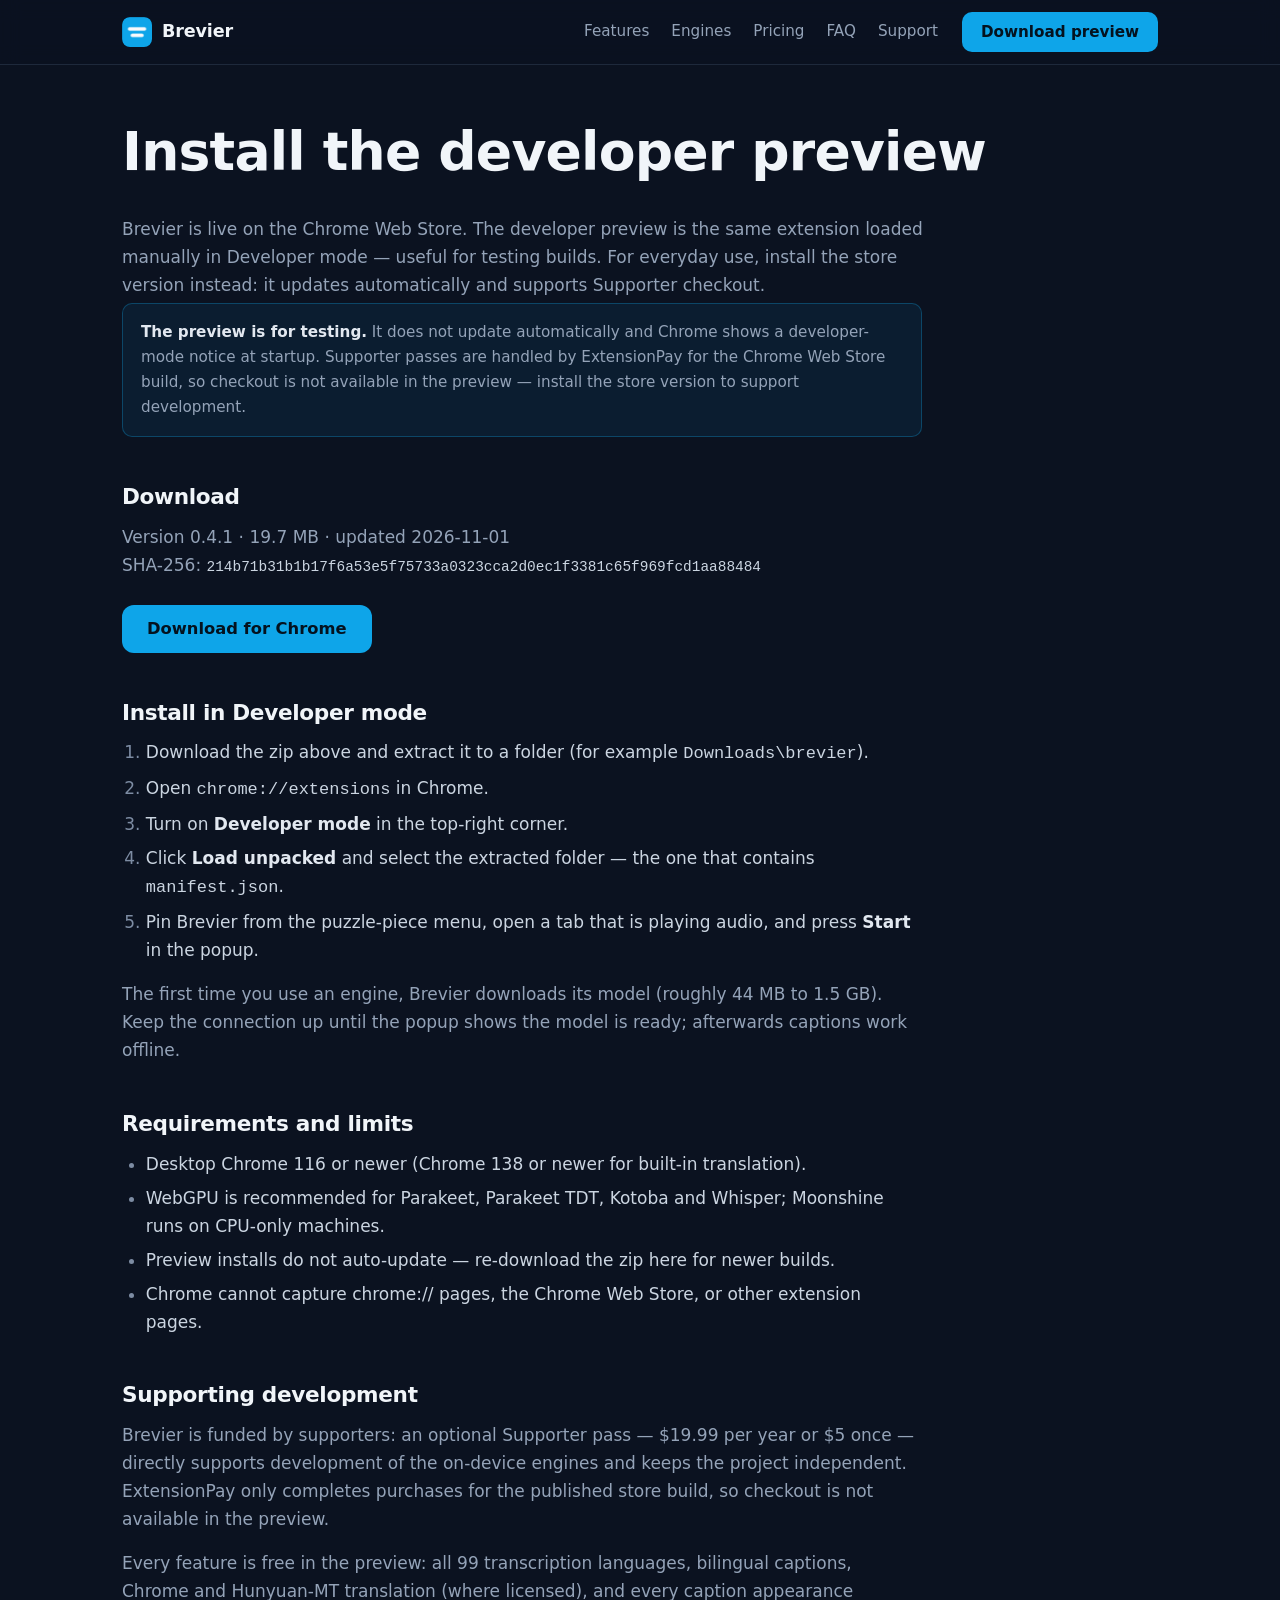
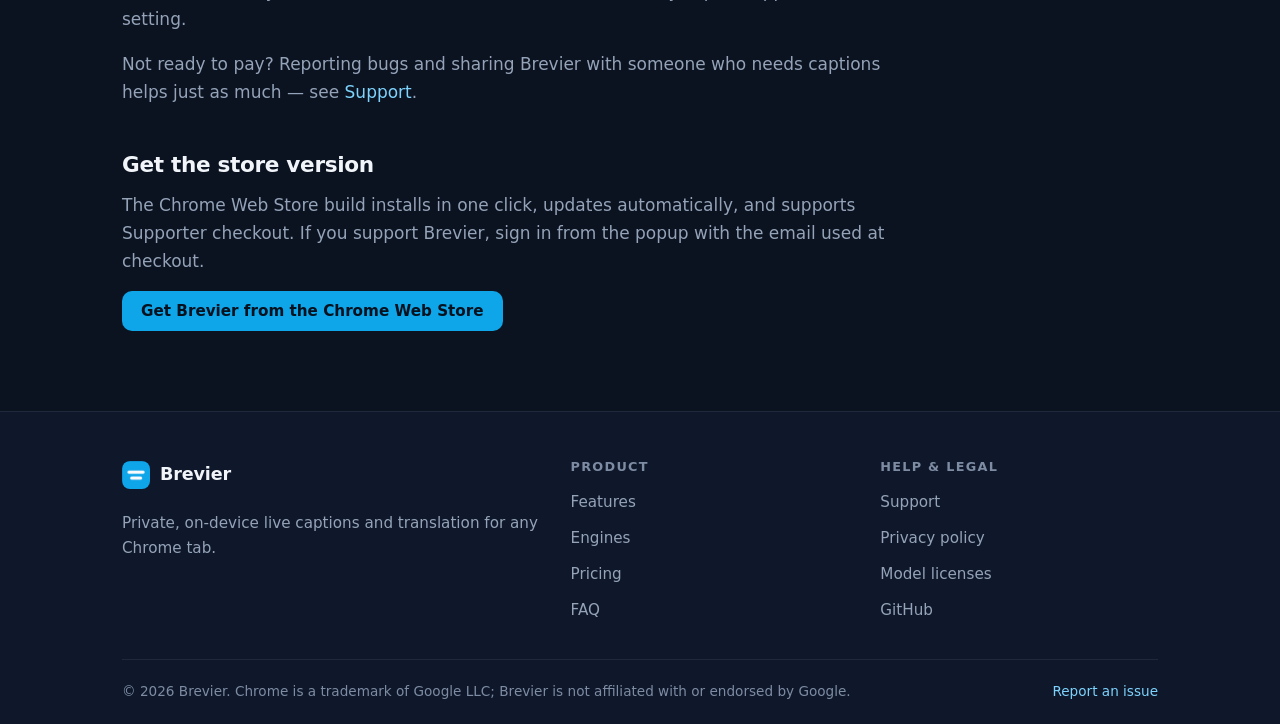
==== install-dev.html @ 9d8b2211 "Publish site from brevier@d1e5ae0" ====
<!doctype html>
<html lang="en">
  <head>
    <meta charset="utf-8" />
    <meta name="viewport" content="width=device-width, initial-scale=1" />
    <title>Install the developer preview — Brevier</title>
    <meta
      name="description"
      content="Install the Brevier developer preview for testing. For everyday use, install the Chrome Web Store build: it updates automatically and supports Supporter checkout."
    />
    <meta name="theme-color" content="#0b1220" />
    <meta name="robots" content="noindex, follow" />
    <link rel="icon" href="assets/icon48.png" type="image/png" />
    <link rel="apple-touch-icon" href="assets/icon128.png" />
    <link rel="stylesheet" href="styles.css" />
    <script src="site.js" defer></script>
  </head>
  <body>
    <a class="skip-link" href="#main">Skip to content</a>

    <header class="site-header">
      <div class="container header-inner">
        <a class="brand" href="index.html">
          <img src="assets/icon128.png" alt="" width="30" height="30" />
          Brevier
        </a>
        <nav class="site-nav" aria-label="Main navigation">
          <a href="index.html#features">Features</a>
          <a href="index.html#engines">Engines</a>
          <a href="index.html#pricing">Pricing</a>
          <a href="index.html#faq">FAQ</a>
          <a href="support.html">Support</a>
        </nav>
        <a class="btn btn-primary header-cta" href="downloads/brevier-preview.zip?v=0.4.1" download>Download preview</a>
      </div>
    </header>

    <main id="main">
      <div class="container">
        <div class="page-header">
          <h1>Install the developer preview</h1>
          <p class="section-lead">
            Brevier is live on the Chrome Web Store. The developer preview is the same extension loaded manually
            in Developer mode — useful for testing builds. For everyday use, install the store version instead:
            it updates automatically and supports Supporter checkout.
          </p>
        </div>

        <div class="prose">
          <div class="notice">
            <p>
              <strong>The preview is for testing.</strong> It does not update automatically and Chrome shows a
              developer-mode notice at startup. Supporter passes are handled by ExtensionPay for the Chrome Web
              Store build, so checkout is not available in the preview — install the store version to support
              development.
            </p>
          </div>

          <h2>Download</h2>
          <p class="download-meta">
            Version <span data-preview="version">0.4.1</span> · <span data-preview="size">19.7 MB</span> · updated
            <span data-preview="date">2026-11-01</span><br />
            SHA-256: <code data-preview="sha">214b71b31b1b17f6a53e5f75733a0323cca2d0ec1f3381c65f969fcd1aa88484</code>
          </p>
          <div class="cta-row">
            <a class="btn btn-primary btn-lg" href="downloads/brevier-preview.zip?v=0.4.1" download>Download for Chrome</a>
          </div>

          <h2>Install in Developer mode</h2>
          <ol>
            <li>Download the zip above and extract it to a folder (for example <code>Downloads\brevier</code>).</li>
            <li>Open <code>chrome://extensions</code> in Chrome.</li>
            <li>Turn on <strong>Developer mode</strong> in the top-right corner.</li>
            <li>
              Click <strong>Load unpacked</strong> and select the extracted folder — the one that contains
              <code>manifest.json</code>.
            </li>
            <li>
              Pin Brevier from the puzzle-piece menu, open a tab that is playing audio, and press
              <strong>Start</strong> in the popup.
            </li>
          </ol>
          <p>
            The first time you use an engine, Brevier downloads its model (roughly 44 MB to 1.5 GB). Keep the
            connection up until the popup shows the model is ready; afterwards captions work offline.
          </p>

          <h2>Requirements and limits</h2>
          <ul>
            <li>Desktop Chrome 116 or newer (Chrome 138 or newer for built-in translation).</li>
            <li>WebGPU is recommended for Parakeet, Parakeet TDT, Kotoba and Whisper; Moonshine runs on CPU-only machines.</li>
            <li>Preview installs do not auto-update — re-download the zip here for newer builds.</li>
            <li>Chrome cannot capture chrome:// pages, the Chrome Web Store, or other extension pages.</li>
          </ul>

          <h2 id="pro">Supporting development</h2>
          <p>
            Brevier is funded by supporters: an optional Supporter pass — $19.99 per year or $5 once — directly
            supports development of the on-device engines and keeps the project independent. ExtensionPay only
            completes purchases for the published store build, so checkout is not available in the preview.
          </p>
          <p>
            Every feature is free in the preview: all 99 transcription languages, bilingual captions, Chrome and
            Hunyuan-MT translation (where licensed), and every caption appearance setting.
          </p>
          <p>
            Not ready to pay? Reporting bugs and sharing Brevier with someone who needs captions helps just as
            much — see <a href="support.html">Support</a>.
          </p>

          <h2>Get the store version</h2>
          <p>
            The Chrome Web Store build installs in one click, updates automatically, and supports Supporter
            checkout. If you support Brevier, sign in from the popup with the email used at checkout.
          </p>
          <p data-store-only hidden>
            <a class="btn btn-primary" href="https://github.com/KonstBet/brevier-site" data-store-link
              >Get Brevier from the Chrome Web Store</a
            >
          </p>
        </div>
      </div>
    </main>

    <footer class="site-footer">
      <div class="container">
        <div class="footer-grid">
          <div class="footer-brand">
            <a class="brand" href="index.html">
              <img src="assets/icon128.png" alt="" width="28" height="28" />
              Brevier
            </a>
            <p>Private, on-device live captions and translation for any Chrome tab.</p>
          </div>
          <nav aria-label="Product links">
            <h2 class="footer-heading">Product</h2>
            <ul>
              <li><a href="index.html#features">Features</a></li>
              <li><a href="index.html#engines">Engines</a></li>
              <li><a href="index.html#pricing">Pricing</a></li>
              <li><a href="index.html#faq">FAQ</a></li>
            </ul>
          </nav>
          <nav aria-label="Help and legal links">
            <h2 class="footer-heading">Help &amp; legal</h2>
            <ul>
              <li><a href="support.html">Support</a></li>
              <li><a href="privacy.html">Privacy policy</a></li>
              <li><a href="licenses.html">Model licenses</a></li>
              <li>
                <a href="https://github.com/KonstBet/brevier-site" target="_blank" rel="noopener">GitHub</a>
              </li>
            </ul>
          </nav>
        </div>
        <div class="footer-legal">
          <p>
            © 2026 Brevier. Chrome is a trademark of Google LLC; Brevier is not affiliated with or endorsed by
            Google.
          </p>
          <p>
            <a href="https://github.com/KonstBet/brevier-site/issues" target="_blank" rel="noopener"
              >Report an issue</a
            >
          </p>
        </div>
      </div>
    </footer>
  </body>
</html>
---- styles.css ----
/*
 * Brevier website styles.
 * Mirrors the extension's dark palette (src/shared/theme.css) so the site,
 * the popup, and the caption bar look like one product.
 */

*,
*::before,
*::after {
  box-sizing: border-box;
}

:root {
  color-scheme: dark;

  --bg: #0b1220;
  --surface: #0f172a;
  --raised: #1e293b;

  --border: #1e293b;
  --border-raised: #26334a;
  --border-control: #475569;

  --text: #e2e8f0;
  --text-strong: #cbd5e1;
  --text-secondary: #94a3b8;
  --text-muted: #7d8ca3;
  --text-heading: #f1f5f9;

  --accent: #0ea5e9;
  --accent-hover: #38bdf8;
  --accent-strong: #0284c7;
  --on-accent: #04121f;

  --link: #7dd3fc;
  --link-hover: #bae6fd;

  --success: #4ade80;
  --warning-text: #fbbf24;

  --radius: 14px;
  --radius-sm: 10px;
  --container: 1080px;
}

html {
  scroll-behavior: smooth;
}

@media (prefers-reduced-motion: reduce) {
  html {
    scroll-behavior: auto;
  }
}

body {
  margin: 0;
  background: var(--bg);
  color: var(--text);
  font-family: system-ui, -apple-system, "Segoe UI", Roboto, "Helvetica Neue", Arial, sans-serif;
  font-size: 17px;
  line-height: 1.65;
  -webkit-font-smoothing: antialiased;
  text-rendering: optimizeLegibility;
}

img {
  display: block;
  max-width: 100%;
  height: auto;
}

a {
  color: var(--link);
  text-decoration: none;
}

a:hover {
  color: var(--link-hover);
  text-decoration: underline;
}

:focus-visible {
  outline: 2px solid var(--accent-hover);
  outline-offset: 2px;
  border-radius: 4px;
}

h1,
h2,
h3 {
  color: var(--text-heading);
  line-height: 1.15;
  letter-spacing: -0.015em;
  margin: 0 0 0.6em;
}

h1 {
  font-size: clamp(2.1rem, 5vw, 3.35rem);
  font-weight: 800;
}

h2 {
  font-size: clamp(1.5rem, 3vw, 2.05rem);
  font-weight: 700;
}

h3 {
  font-size: 1.13rem;
  font-weight: 650;
}

p {
  margin: 0 0 1rem;
}

ul,
ol {
  margin: 0 0 1rem;
}

.container {
  max-width: var(--container);
  margin: 0 auto;
  padding: 0 22px;
}

.skip-link {
  position: absolute;
  left: -9999px;
  top: 0;
  z-index: 100;
  background: var(--accent);
  color: var(--on-accent);
  padding: 10px 16px;
  border-radius: 0 0 8px 0;
  font-weight: 650;
}

.skip-link:focus {
  left: 0;
}

/* Header */

.site-header {
  position: sticky;
  top: 0;
  z-index: 20;
  background: rgba(11, 18, 32, 0.88);
  backdrop-filter: blur(10px);
  border-bottom: 1px solid var(--border);
}

.header-inner {
  display: flex;
  align-items: center;
  gap: 20px;
  min-height: 64px;
}

.brand {
  display: inline-flex;
  align-items: center;
  gap: 10px;
  color: var(--text-heading);
  font-size: 1.1rem;
  font-weight: 750;
  letter-spacing: -0.01em;
}

.brand:hover {
  color: var(--accent-hover);
  text-decoration: none;
}

.brand img {
  border-radius: 8px;
}

.site-nav {
  display: flex;
  align-items: center;
  gap: 22px;
  margin-left: auto;
}

.site-nav a {
  color: var(--text-secondary);
  font-size: 0.95rem;
}

.site-nav a:hover {
  color: var(--text-heading);
  text-decoration: none;
}

.header-cta {
  margin-left: 4px;
}

/* Announcement banner (shown by site.js while the store listing is set) */

.banner {
  background: rgba(14, 165, 233, 0.1);
  border-bottom: 1px solid rgba(14, 165, 233, 0.3);
  font-size: 0.92rem;
}

.banner[hidden] {
  display: none;
}

.banner-inner {
  display: flex;
  flex-wrap: wrap;
  align-items: center;
  justify-content: center;
  gap: 4px 12px;
  padding: 10px 0;
  text-align: center;
  color: var(--text-secondary);
}

.banner strong {
  color: var(--accent-hover);
}

/* Buttons */

.btn {
  display: inline-flex;
  align-items: center;
  justify-content: center;
  gap: 8px;
  padding: 10px 18px;
  border: 1px solid transparent;
  border-radius: var(--radius-sm);
  font: inherit;
  font-size: 0.95rem;
  font-weight: 650;
  line-height: 1.2;
  white-space: nowrap;
  cursor: pointer;
}

.btn:hover {
  text-decoration: none;
}

.btn-primary {
  background: var(--accent);
  color: var(--on-accent);
}

.btn-primary:hover {
  background: var(--accent-hover);
  color: var(--on-accent);
}

.btn-secondary {
  background: transparent;
  border-color: var(--border-control);
  color: var(--text);
}

.btn-secondary:hover {
  border-color: var(--text-muted);
  color: var(--text-heading);
}

.btn-lg {
  padding: 13px 24px;
  border-radius: 12px;
  font-size: 1.02rem;
}

/* Hero */

.hero {
  padding: 72px 0 60px;
  background:
    radial-gradient(900px 420px at 88% -12%, rgba(14, 165, 233, 0.18), transparent 65%),
    radial-gradient(700px 380px at 0% -10%, rgba(56, 189, 248, 0.1), transparent 60%);
}

.hero-grid {
  display: grid;
  grid-template-columns: 1.04fr 0.96fr;
  gap: 48px;
  align-items: center;
}

.eyebrow {
  margin-bottom: 14px;
  color: var(--accent-hover);
  font-size: 0.78rem;
  font-weight: 700;
  letter-spacing: 0.12em;
  text-transform: uppercase;
}

.lead {
  max-width: 34em;
  color: var(--text-secondary);
  font-size: 1.13rem;
}

.cta-row {
  display: flex;
  flex-wrap: wrap;
  gap: 12px;
  margin: 26px 0 12px;
}

.cta-note {
  color: var(--text-muted);
  font-size: 0.9rem;
}

.check-list {
  display: grid;
  gap: 8px;
  list-style: none;
  padding: 0;
  margin: 22px 0 0;
}

.check-list li {
  position: relative;
  padding-left: 30px;
  color: var(--text-strong);
}

.check-list li::before {
  content: "\2713";
  position: absolute;
  left: 2px;
  top: 0;
  color: var(--success);
  font-weight: 700;
}

.hero-shot {
  margin: 0;
}

.hero-shot img,
.wide-shot img,
.split img {
  border: 1px solid var(--border-raised);
  border-radius: var(--radius);
  box-shadow: 0 24px 60px rgba(2, 8, 20, 0.5);
}

/* Sections */

.section {
  padding: 68px 0;
}

.section.alt {
  background: var(--surface);
  border-top: 1px solid var(--border);
  border-bottom: 1px solid var(--border);
}

.section-lead {
  max-width: 48em;
  margin-bottom: 34px;
  color: var(--text-secondary);
}

.section-footnote {
  margin-top: 26px;
  color: var(--text-muted);
  font-size: 0.92rem;
}

.section-more {
  margin-top: 22px;
}

/* How it works */

.steps {
  display: grid;
  grid-template-columns: repeat(3, 1fr);
  gap: 18px;
  counter-reset: step;
  list-style: none;
  padding: 0;
  margin: 0;
}

.steps li {
  padding: 24px;
  background: var(--surface);
  border: 1px solid var(--border);
  border-radius: var(--radius);
}

.steps li::before {
  counter-increment: step;
  content: counter(step);
  display: inline-flex;
  align-items: center;
  justify-content: center;
  width: 30px;
  height: 30px;
  margin-bottom: 14px;
  background: rgba(14, 165, 233, 0.16);
  color: var(--accent-hover);
  border-radius: 50%;
  font-size: 0.95rem;
  font-weight: 700;
}

.steps h3 {
  margin-bottom: 6px;
}

.steps p {
  margin: 0;
  color: var(--text-secondary);
  font-size: 0.97rem;
}

/* Cards */

.card {
  padding: 24px;
  background: var(--surface);
  border: 1px solid var(--border);
  border-radius: var(--radius);
}

.section.alt .card {
  background: var(--raised);
  border-color: var(--border-raised);
}

.card h3 {
  margin-bottom: 8px;
}

.card p {
  margin: 0;
  color: var(--text-secondary);
  font-size: 0.96rem;
}

.feature-grid,
.engine-grid {
  display: grid;
  grid-template-columns: repeat(3, 1fr);
  gap: 18px;
}

.wide-shot {
  margin: 40px 0 0;
}

/* Split sections */

.split {
  display: grid;
  grid-template-columns: 1fr 1fr;
  gap: 44px;
  align-items: center;
}

.split figure {
  margin: 0;
}

.split .check-list {
  margin-top: 6px;
}

/* Engines */

.chip-row {
  display: flex;
  flex-wrap: wrap;
  gap: 8px;
  margin-top: 16px;
}

.chip {
  padding: 4px 11px;
  border: 1px dashed var(--border-control);
  border-radius: 999px;
  color: var(--text-secondary);
  font-size: 0.8rem;
}

.chip.solid {
  background: rgba(14, 165, 233, 0.12);
  border-color: rgba(14, 165, 233, 0.4);
  border-style: solid;
  color: var(--accent-hover);
  font-weight: 650;
}

.engine h3 {
  margin: 14px 0 8px;
  font-size: 1.25rem;
}

/* Pricing */

.pricing {
  display: grid;
  grid-template-columns: repeat(2, minmax(0, 1fr));
  gap: 20px;
  max-width: 840px;
}

.price-card {
  display: flex;
  flex-direction: column;
  padding: 28px;
  background: var(--surface);
  border: 1px solid var(--border);
  border-radius: var(--radius);
}

.price-card.featured {
  border-color: rgba(14, 165, 233, 0.55);
  box-shadow:
    0 0 0 1px rgba(14, 165, 233, 0.22),
    0 18px 50px rgba(2, 8, 20, 0.45);
}

.price-card h3 {
  margin-bottom: 4px;
}

.price {
  margin: 4px 0 2px;
  color: var(--text-heading);
  font-size: 2.1rem;
  font-weight: 800;
  line-height: 1.1;
}

.price span {
  color: var(--text-secondary);
  font-size: 0.95rem;
  font-weight: 500;
}

.price-note {
  margin: 0;
  color: var(--text-muted);
  font-size: 0.9rem;
}

.price-card ul {
  display: grid;
  gap: 8px;
  list-style: none;
  padding: 0;
  margin: 16px 0 24px;
}

.price-card li {
  position: relative;
  padding-left: 26px;
  color: var(--text-strong);
  font-size: 0.97rem;
}

.price-card li::before {
  content: "\2713";
  position: absolute;
  left: 2px;
  top: 0;
  color: var(--success);
  font-weight: 700;
}

.price-card .btn {
  margin-top: auto;
}

.price-support {
  margin: 14px 0 0;
}

/* FAQ */

.faq {
  max-width: 800px;
}

.faq details {
  margin-bottom: 10px;
  padding: 0 18px;
  background: var(--surface);
  border: 1px solid var(--border);
  border-radius: var(--radius-sm);
}

.faq summary {
  position: relative;
  padding: 16px 32px 16px 0;
  color: var(--text-heading);
  font-weight: 650;
  cursor: pointer;
  list-style: none;
}

.faq summary::-webkit-details-marker {
  display: none;
}

.faq summary::after {
  content: "+";
  position: absolute;
  right: 0;
  top: 50%;
  transform: translateY(-50%);
  color: var(--accent-hover);
  font-size: 1.3rem;
  font-weight: 500;
}

.faq details[open] summary::after {
  content: "\2212";
}

.faq details p {
  margin: 0 0 16px;
  color: var(--text-secondary);
}

/* Subpage headers and prose */

.page-header {
  padding: 56px 0 4px;
}

.page-header .section-lead {
  margin-bottom: 0;
}

.meta-line {
  color: var(--text-muted);
  font-size: 0.9rem;
}

.prose {
  max-width: 800px;
  padding-bottom: 64px;
}

.prose h2 {
  margin-top: 2.2em;
  font-size: 1.35rem;
}

.prose h3 {
  margin-top: 1.5em;
}

.prose ul,
.prose ol {
  padding-left: 1.4em;
}

.prose li {
  margin: 0.35em 0;
  color: var(--text-strong);
}

.prose li::marker {
  color: var(--text-muted);
}

.prose p {
  color: var(--text-secondary);
}

.prose strong {
  color: var(--text);
}

.notice {
  padding: 16px 18px;
  background: rgba(14, 165, 233, 0.08);
  border: 1px solid rgba(14, 165, 233, 0.3);
  border-radius: var(--radius-sm);
  color: var(--text-strong);
  font-size: 0.95rem;
}

.notice p:last-child {
  margin-bottom: 0;
}

.download-meta code {
  color: var(--text-strong);
  font-size: 0.85em;
  overflow-wrap: anywhere;
}

/* Footer */

.site-footer {
  padding: 48px 0 28px;
  background: var(--surface);
  border-top: 1px solid var(--border);
}

.footer-grid {
  display: grid;
  grid-template-columns: 1.5fr 1fr 1fr;
  gap: 32px;
}

.footer-brand p {
  margin: 14px 0 0;
  max-width: 30em;
  color: var(--text-secondary);
  font-size: 0.95rem;
}

.footer-heading {
  margin-bottom: 12px;
  color: var(--text-muted);
  font-size: 0.8rem;
  font-weight: 700;
  letter-spacing: 0.1em;
  text-transform: uppercase;
}

.footer-grid ul {
  display: grid;
  gap: 8px;
  list-style: none;
  padding: 0;
  margin: 0;
}

.footer-grid ul a {
  color: var(--text-secondary);
  font-size: 0.95rem;
}

.footer-grid ul a:hover {
  color: var(--link);
}

.footer-legal {
  display: flex;
  flex-wrap: wrap;
  justify-content: space-between;
  gap: 8px 24px;
  margin-top: 36px;
  padding-top: 20px;
  border-top: 1px solid var(--border);
  color: var(--text-muted);
  font-size: 0.85rem;
}

.footer-legal p {
  margin: 0;
}

/* 404 */

.center-page {
  display: grid;
  place-items: center;
  min-height: 62vh;
  text-align: center;
}

/* Responsive */

@media (max-width: 920px) {
  .hero {
    padding-top: 48px;
  }

  .hero-grid,
  .split {
    grid-template-columns: 1fr;
    gap: 36px;
  }

  .steps,
  .feature-grid,
  .engine-grid {
    grid-template-columns: 1fr;
  }

  .pricing {
    grid-template-columns: 1fr;
    max-width: 560px;
  }

  .site-nav {
    display: none;
  }

  .footer-grid {
    grid-template-columns: 1fr 1fr;
  }
}

@media (max-width: 560px) {
  body {
    font-size: 16px;
  }

  .section {
    padding: 52px 0;
  }

  .footer-grid {
    grid-template-columns: 1fr;
  }

  .header-cta {
    font-size: 0.88rem;
    padding: 9px 14px;
  }
}
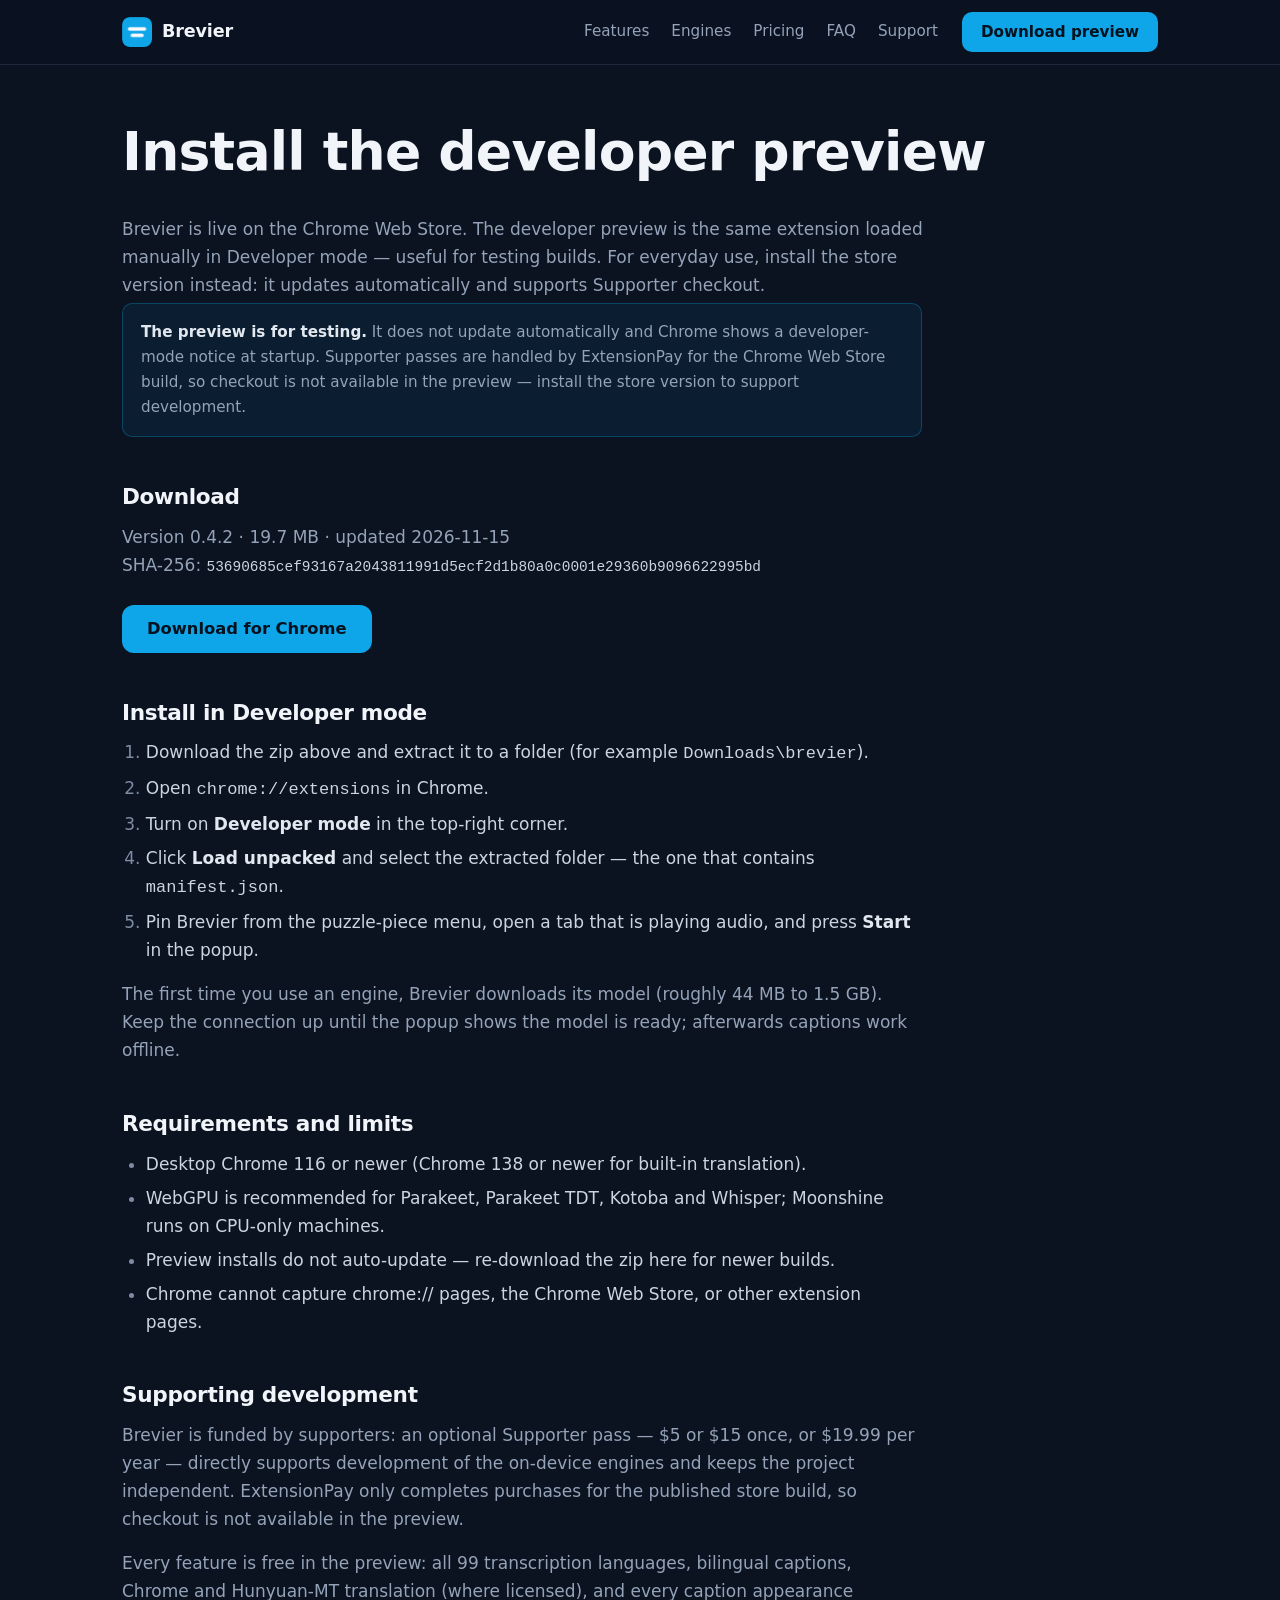
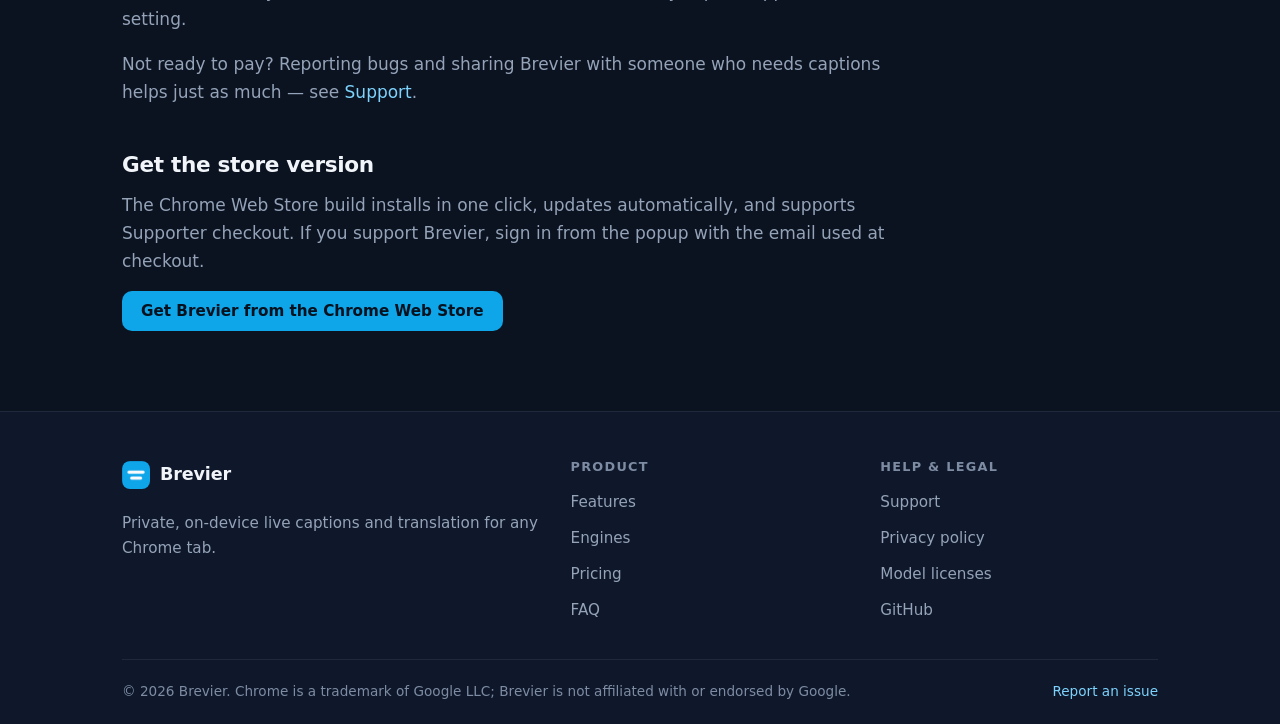
==== commit ad169536: "Publish site from brevier@65fa128" ====
--- a/install-dev.html
+++ b/install-dev.html
@@ -31,7 +31,7 @@
           <a href="index.html#faq">FAQ</a>
           <a href="support.html">Support</a>
         </nav>
-        <a class="btn btn-primary header-cta" href="downloads/brevier-preview.zip?v=0.4.1" download>Download preview</a>
+        <a class="btn btn-primary header-cta" href="downloads/brevier-preview.zip?v=0.4.2" download>Download preview</a>
       </div>
     </header>
 
@@ -58,12 +58,12 @@
 
           <h2>Download</h2>
           <p class="download-meta">
-            Version <span data-preview="version">0.4.1</span> · <span data-preview="size">19.7 MB</span> · updated
-            <span data-preview="date">2026-11-01</span><br />
-            SHA-256: <code data-preview="sha">214b71b31b1b17f6a53e5f75733a0323cca2d0ec1f3381c65f969fcd1aa88484</code>
+            Version <span data-preview="version">0.4.2</span> · <span data-preview="size">19.7 MB</span> · updated
+            <span data-preview="date">2026-11-15</span><br />
+            SHA-256: <code data-preview="sha">53690685cef93167a2043811991d5ecf2d1b80a0c0001e29360b9096622995bd</code>
           </p>
           <div class="cta-row">
-            <a class="btn btn-primary btn-lg" href="downloads/brevier-preview.zip?v=0.4.1" download>Download for Chrome</a>
+            <a class="btn btn-primary btn-lg" href="downloads/brevier-preview.zip?v=0.4.2" download>Download for Chrome</a>
           </div>
 
           <h2>Install in Developer mode</h2>
@@ -95,9 +95,10 @@
 
           <h2 id="pro">Supporting development</h2>
           <p>
-            Brevier is funded by supporters: an optional Supporter pass — $19.99 per year or $5 once — directly
-            supports development of the on-device engines and keeps the project independent. ExtensionPay only
-            completes purchases for the published store build, so checkout is not available in the preview.
+            Brevier is funded by supporters: an optional Supporter pass — $5 or $15 once, or $19.99 per year —
+            directly supports development of the on-device engines and keeps the project independent.
+            ExtensionPay only completes purchases for the published store build, so checkout is not available in
+            the preview.
           </p>
           <p>
             Every feature is free in the preview: all 99 transcription languages, bilingual captions, Chrome and
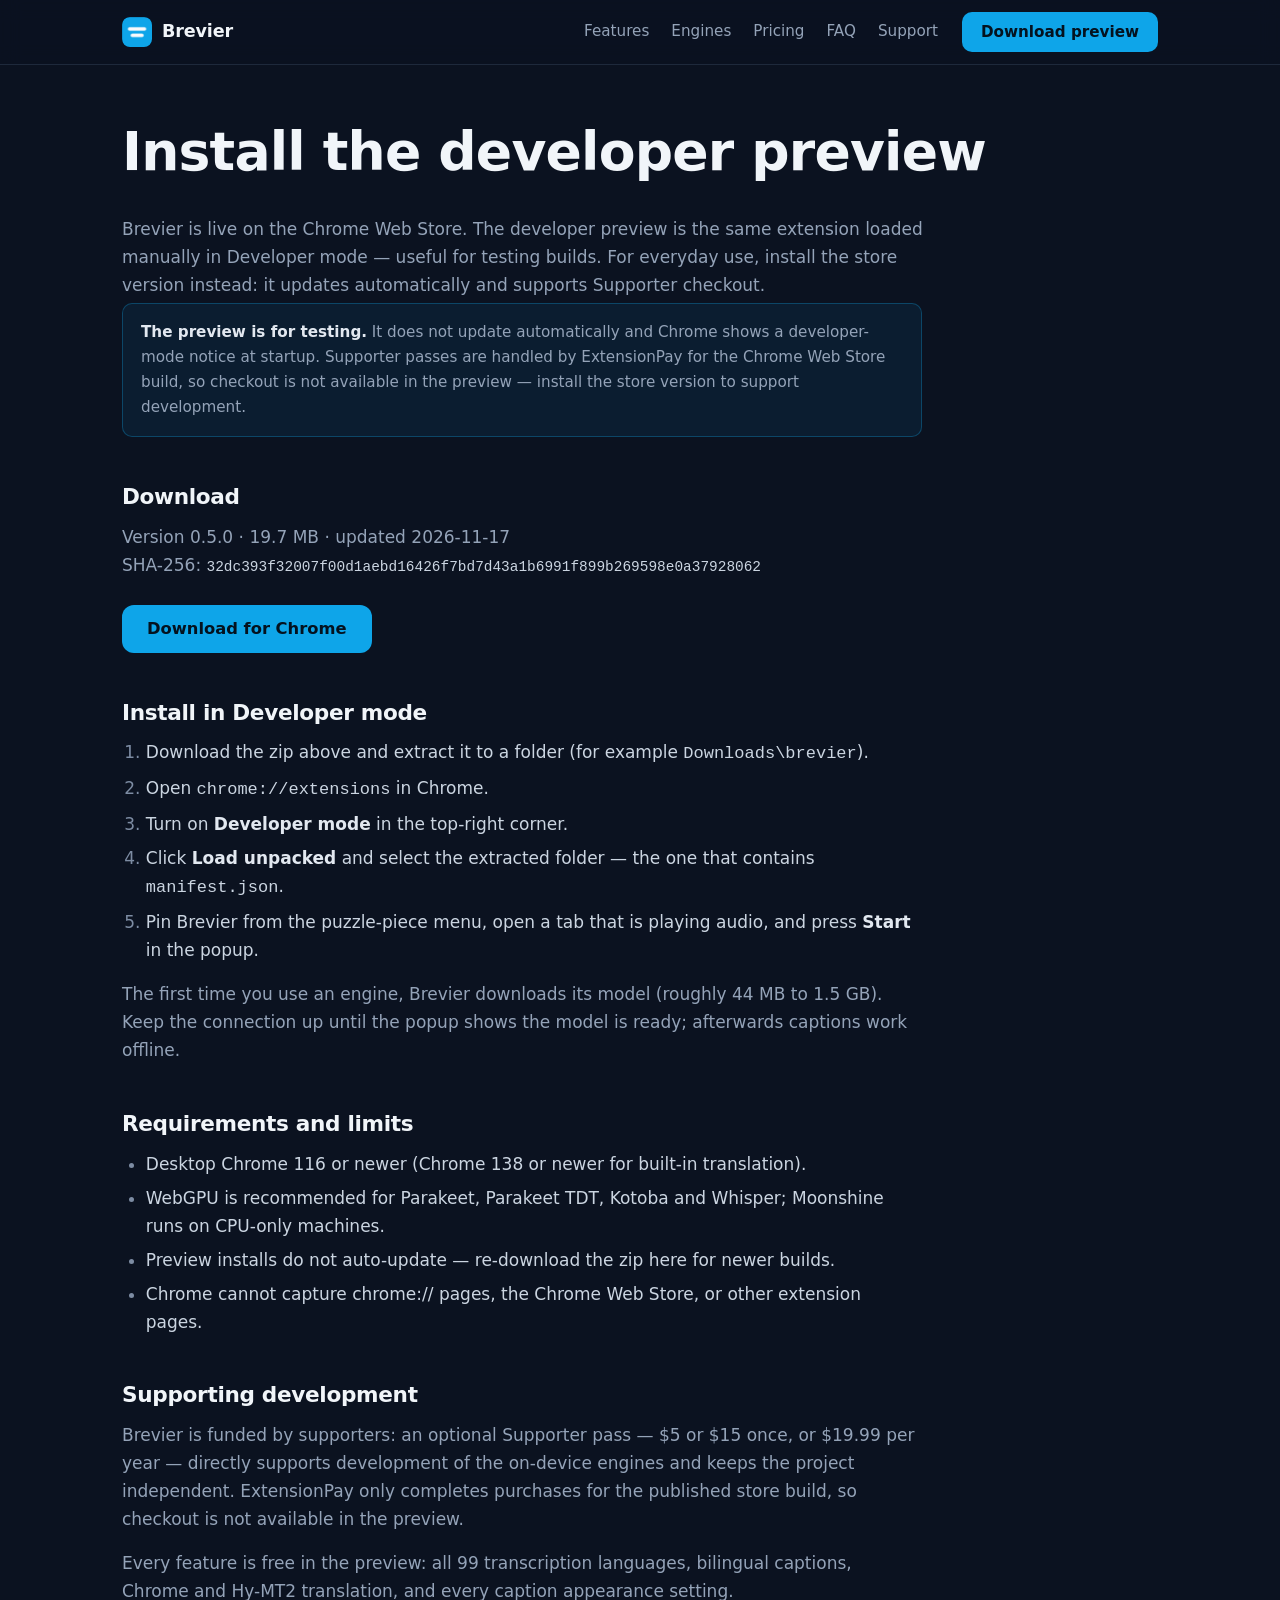
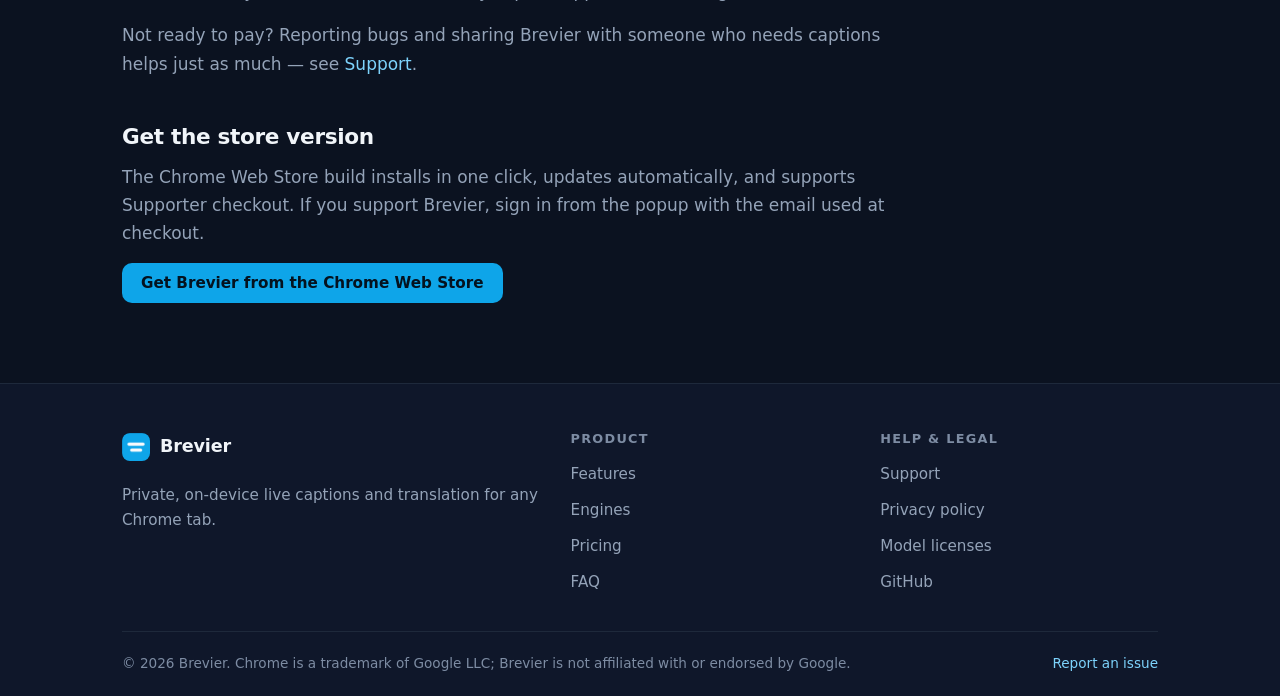
==== commit ae39769f: "Publish site from brevier@3dc4051" ====
--- a/install-dev.html
+++ b/install-dev.html
@@ -31,7 +31,7 @@
           <a href="index.html#faq">FAQ</a>
           <a href="support.html">Support</a>
         </nav>
-        <a class="btn btn-primary header-cta" href="downloads/brevier-preview.zip?v=0.4.2" download>Download preview</a>
+        <a class="btn btn-primary header-cta" href="downloads/brevier-preview.zip?v=0.5.0" download>Download preview</a>
       </div>
     </header>
 
@@ -58,12 +58,12 @@
 
           <h2>Download</h2>
           <p class="download-meta">
-            Version <span data-preview="version">0.4.2</span> · <span data-preview="size">19.7 MB</span> · updated
-            <span data-preview="date">2026-11-15</span><br />
-            SHA-256: <code data-preview="sha">53690685cef93167a2043811991d5ecf2d1b80a0c0001e29360b9096622995bd</code>
+            Version <span data-preview="version">0.5.0</span> · <span data-preview="size">19.7 MB</span> · updated
+            <span data-preview="date">2026-11-17</span><br />
+            SHA-256: <code data-preview="sha">32dc393f32007f00d1aebd16426f7bd7d43a1b6991f899b269598e0a37928062</code>
           </p>
           <div class="cta-row">
-            <a class="btn btn-primary btn-lg" href="downloads/brevier-preview.zip?v=0.4.2" download>Download for Chrome</a>
+            <a class="btn btn-primary btn-lg" href="downloads/brevier-preview.zip?v=0.5.0" download>Download for Chrome</a>
           </div>
 
           <h2>Install in Developer mode</h2>
@@ -102,7 +102,7 @@
           </p>
           <p>
             Every feature is free in the preview: all 99 transcription languages, bilingual captions, Chrome and
-            Hunyuan-MT translation (where licensed), and every caption appearance setting.
+            Hy-MT2 translation, and every caption appearance setting.
           </p>
           <p>
             Not ready to pay? Reporting bugs and sharing Brevier with someone who needs captions helps just as
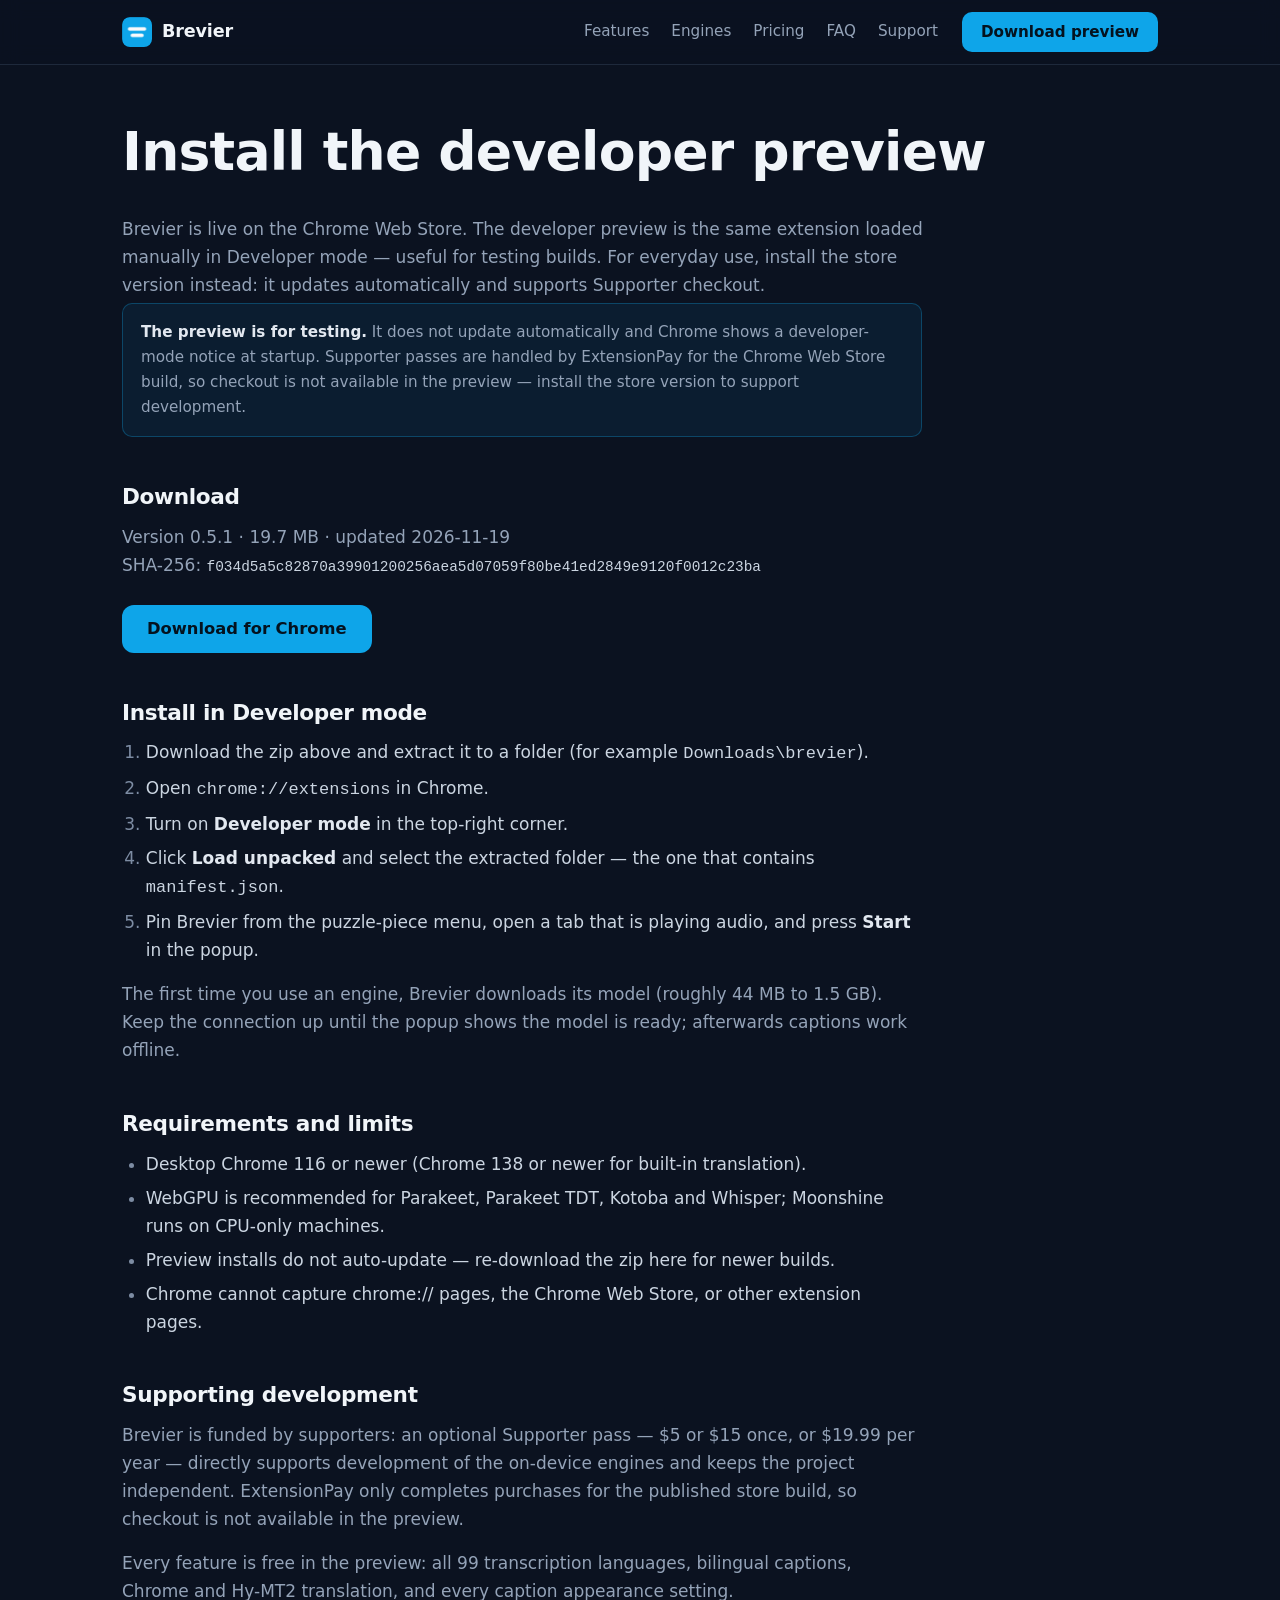
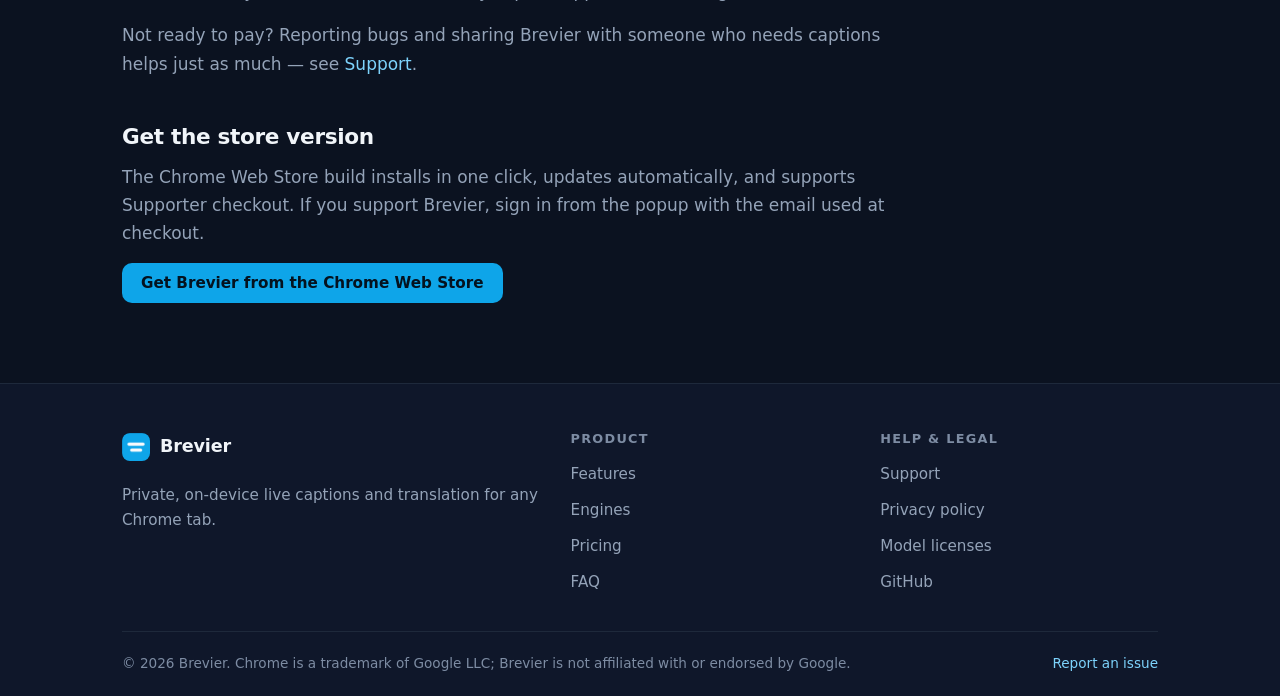
==== commit 4b0d8e5c: "Publish site from brevier@3dc4051" ====
--- a/install-dev.html
+++ b/install-dev.html
@@ -31,7 +31,7 @@
           <a href="index.html#faq">FAQ</a>
           <a href="support.html">Support</a>
         </nav>
-        <a class="btn btn-primary header-cta" href="downloads/brevier-preview.zip?v=0.5.0" download>Download preview</a>
+        <a class="btn btn-primary header-cta" href="downloads/brevier-preview.zip?v=0.5.1" download>Download preview</a>
       </div>
     </header>
 
@@ -58,12 +58,12 @@
 
           <h2>Download</h2>
           <p class="download-meta">
-            Version <span data-preview="version">0.5.0</span> · <span data-preview="size">19.7 MB</span> · updated
-            <span data-preview="date">2026-11-17</span><br />
-            SHA-256: <code data-preview="sha">32dc393f32007f00d1aebd16426f7bd7d43a1b6991f899b269598e0a37928062</code>
+            Version <span data-preview="version">0.5.1</span> · <span data-preview="size">19.7 MB</span> · updated
+            <span data-preview="date">2026-11-19</span><br />
+            SHA-256: <code data-preview="sha">f034d5a5c82870a39901200256aea5d07059f80be41ed2849e9120f0012c23ba</code>
           </p>
           <div class="cta-row">
-            <a class="btn btn-primary btn-lg" href="downloads/brevier-preview.zip?v=0.5.0" download>Download for Chrome</a>
+            <a class="btn btn-primary btn-lg" href="downloads/brevier-preview.zip?v=0.5.1" download>Download for Chrome</a>
           </div>
 
           <h2>Install in Developer mode</h2>
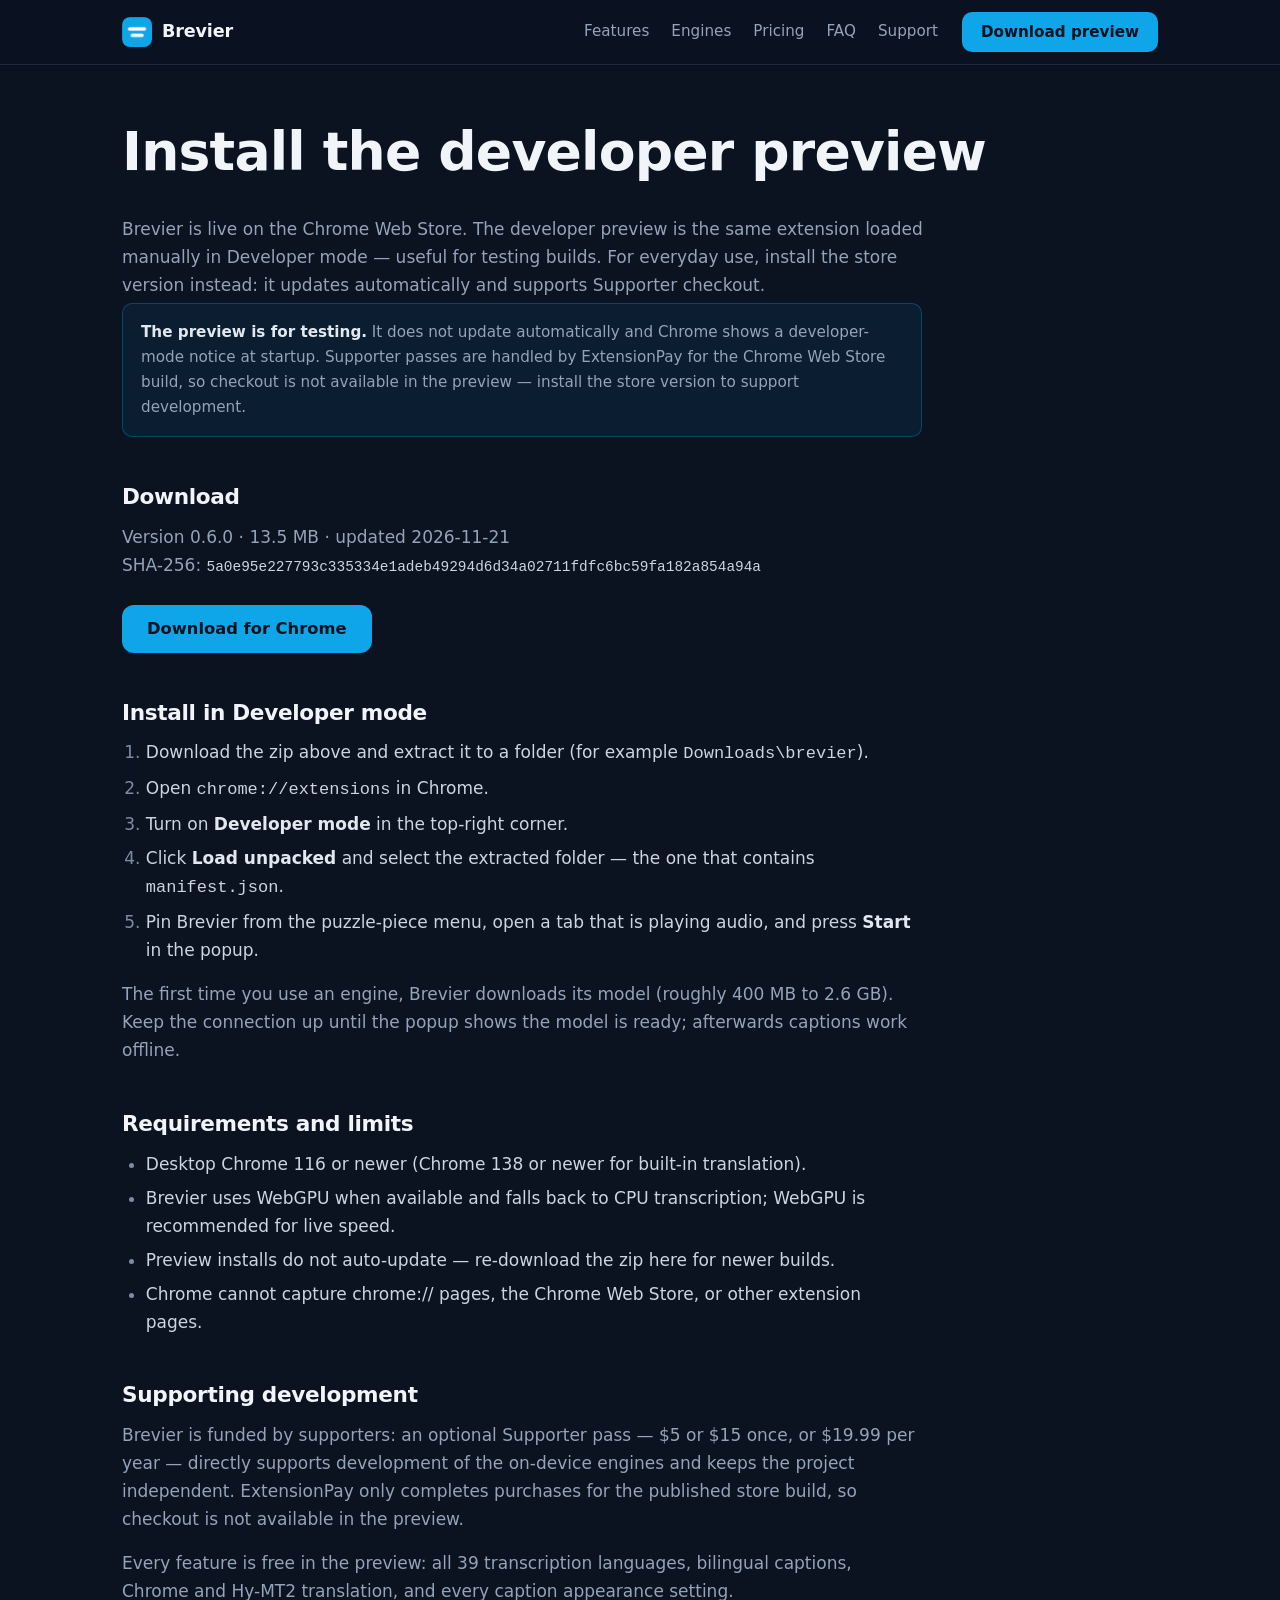
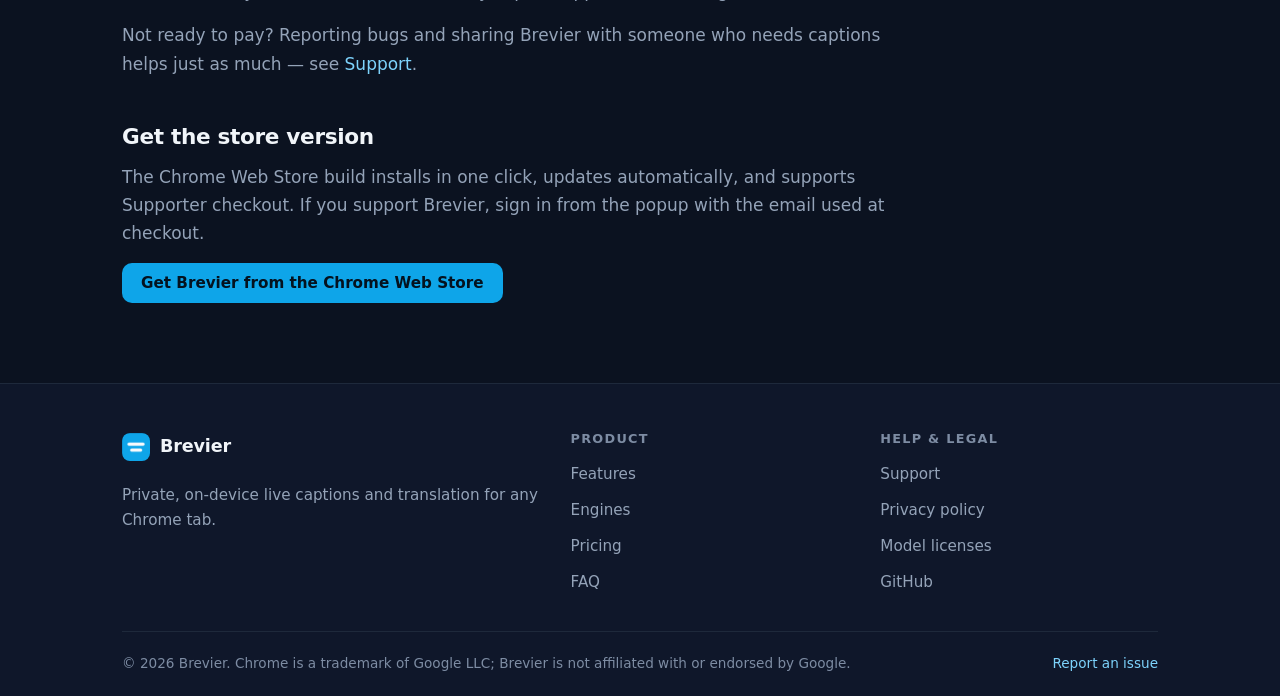
==== commit 18bf6ddc: "Publish site from brevier@0aaa137" ====
--- a/install-dev.html
+++ b/install-dev.html
@@ -31,7 +31,7 @@
           <a href="index.html#faq">FAQ</a>
           <a href="support.html">Support</a>
         </nav>
-        <a class="btn btn-primary header-cta" href="downloads/brevier-preview.zip?v=0.5.1" download>Download preview</a>
+        <a class="btn btn-primary header-cta" href="downloads/brevier-preview.zip?v=0.6.0" download>Download preview</a>
       </div>
     </header>
 
@@ -58,12 +58,12 @@
 
           <h2>Download</h2>
           <p class="download-meta">
-            Version <span data-preview="version">0.5.1</span> · <span data-preview="size">19.7 MB</span> · updated
-            <span data-preview="date">2026-11-19</span><br />
-            SHA-256: <code data-preview="sha">f034d5a5c82870a39901200256aea5d07059f80be41ed2849e9120f0012c23ba</code>
+            Version <span data-preview="version">0.6.0</span> · <span data-preview="size">13.5 MB</span> · updated
+            <span data-preview="date">2026-11-21</span><br />
+            SHA-256: <code data-preview="sha">5a0e95e227793c335334e1adeb49294d6d34a02711fdfc6bc59fa182a854a94a</code>
           </p>
           <div class="cta-row">
-            <a class="btn btn-primary btn-lg" href="downloads/brevier-preview.zip?v=0.5.1" download>Download for Chrome</a>
+            <a class="btn btn-primary btn-lg" href="downloads/brevier-preview.zip?v=0.6.0" download>Download for Chrome</a>
           </div>
 
           <h2>Install in Developer mode</h2>
@@ -81,14 +81,14 @@
             </li>
           </ol>
           <p>
-            The first time you use an engine, Brevier downloads its model (roughly 44 MB to 1.5 GB). Keep the
+            The first time you use an engine, Brevier downloads its model (roughly 400 MB to 2.6 GB). Keep the
             connection up until the popup shows the model is ready; afterwards captions work offline.
           </p>
 
           <h2>Requirements and limits</h2>
           <ul>
             <li>Desktop Chrome 116 or newer (Chrome 138 or newer for built-in translation).</li>
-            <li>WebGPU is recommended for Parakeet, Parakeet TDT, Kotoba and Whisper; Moonshine runs on CPU-only machines.</li>
+            <li>Brevier uses WebGPU when available and falls back to CPU transcription; WebGPU is recommended for live speed.</li>
             <li>Preview installs do not auto-update — re-download the zip here for newer builds.</li>
             <li>Chrome cannot capture chrome:// pages, the Chrome Web Store, or other extension pages.</li>
           </ul>
@@ -101,7 +101,7 @@
             the preview.
           </p>
           <p>
-            Every feature is free in the preview: all 99 transcription languages, bilingual captions, Chrome and
+            Every feature is free in the preview: all 39 transcription languages, bilingual captions, Chrome and
             Hy-MT2 translation, and every caption appearance setting.
           </p>
           <p>
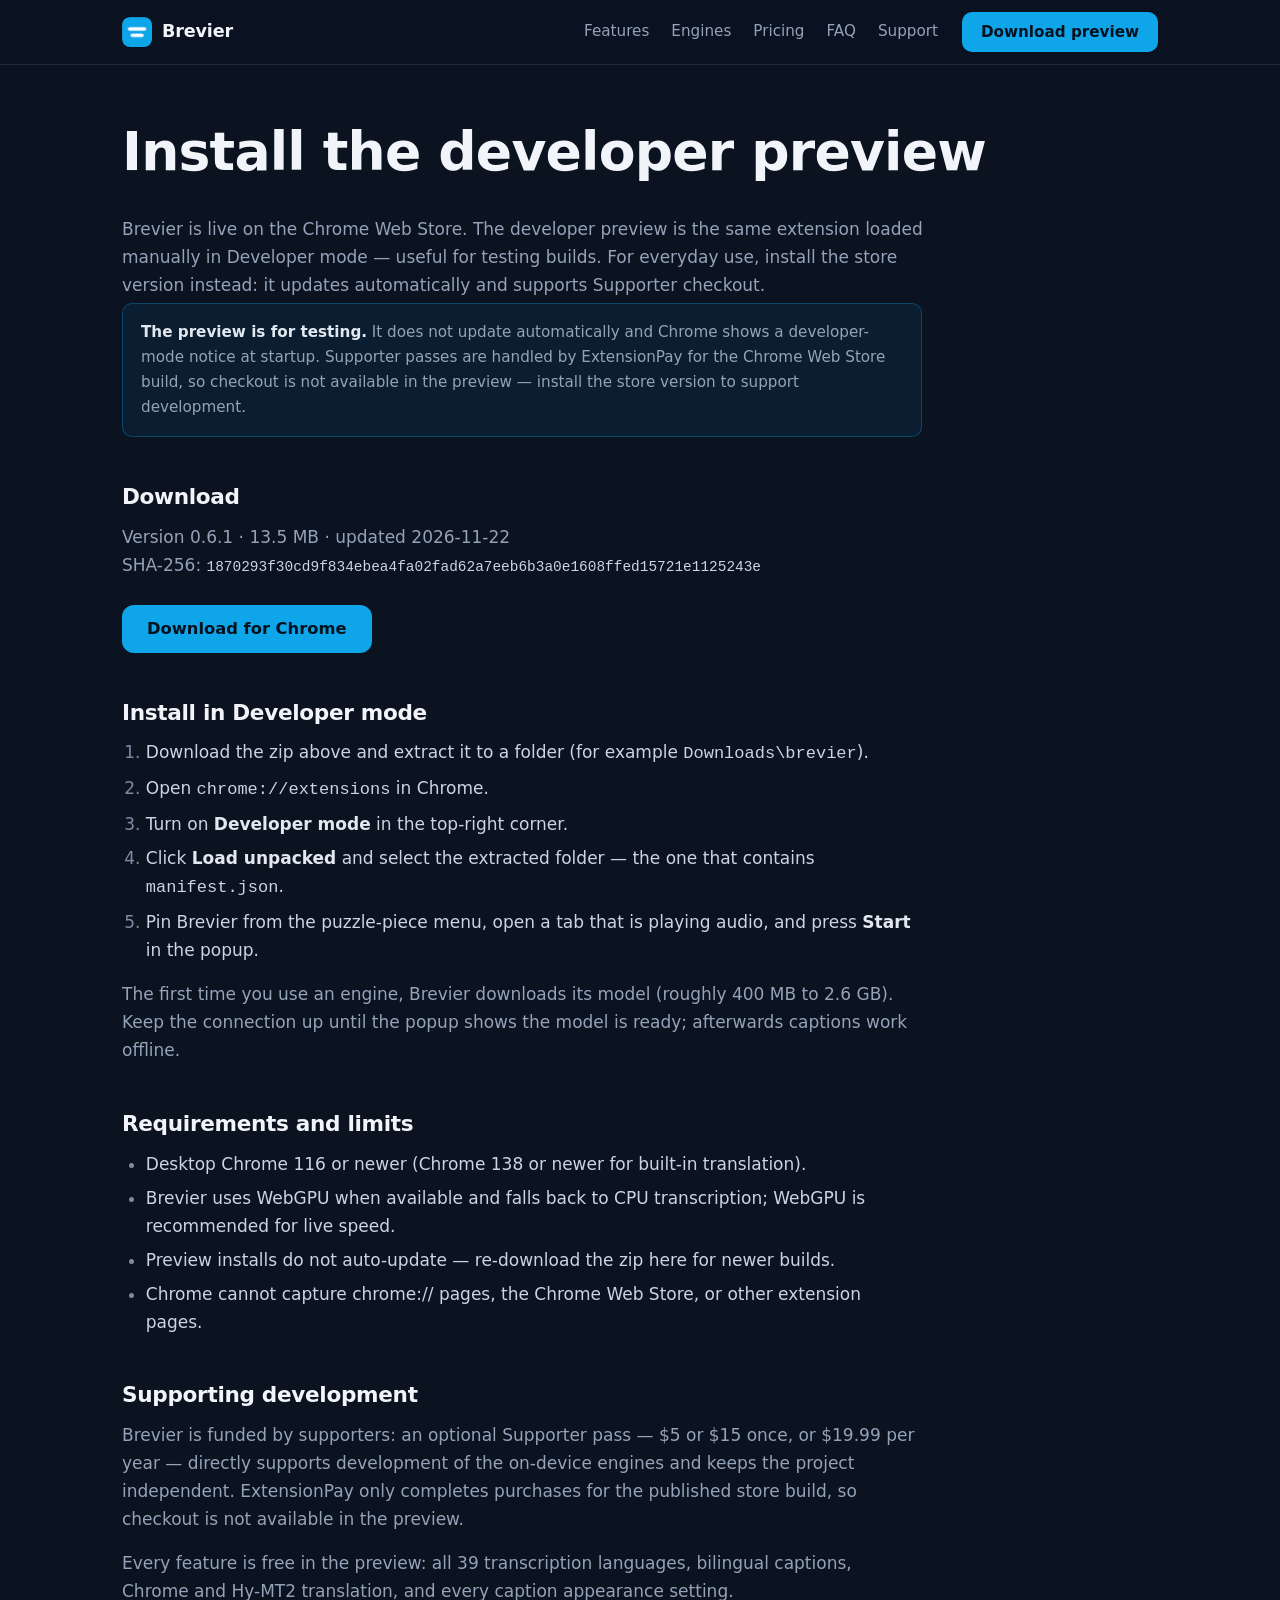
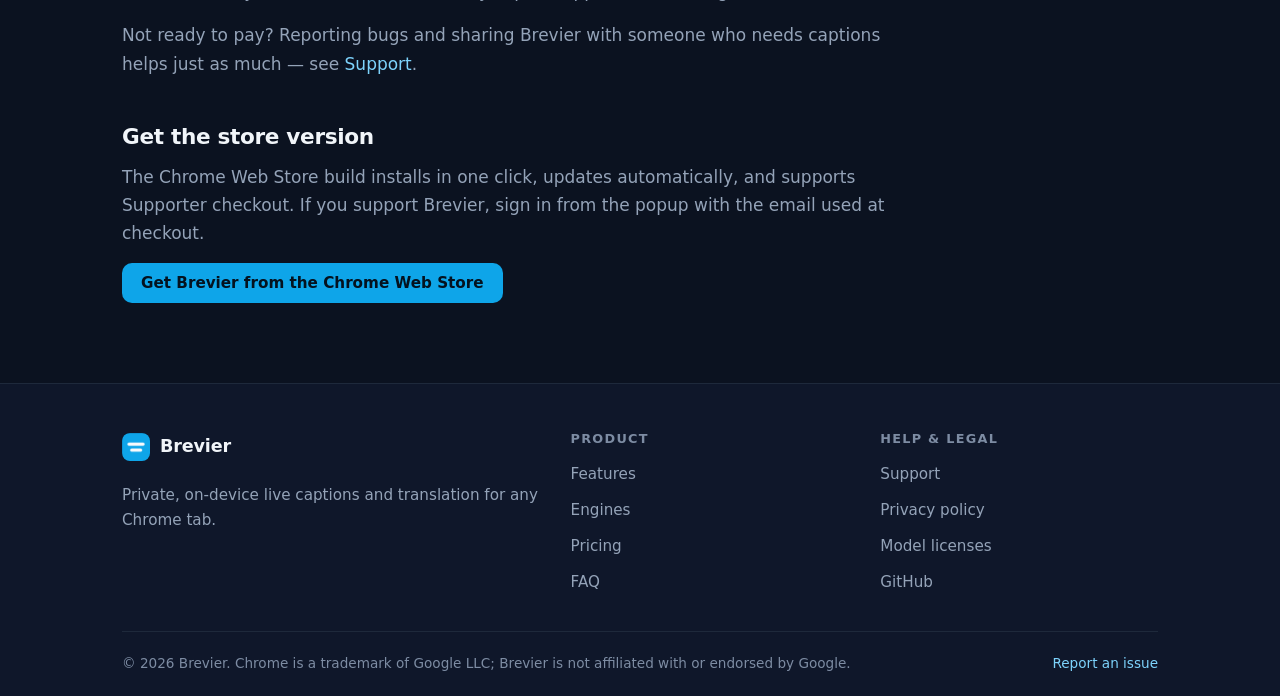
==== commit 4295819c: "Publish site from brevier@7d02926" ====
--- a/install-dev.html
+++ b/install-dev.html
@@ -31,7 +31,7 @@
           <a href="index.html#faq">FAQ</a>
           <a href="support.html">Support</a>
         </nav>
-        <a class="btn btn-primary header-cta" href="downloads/brevier-preview.zip?v=0.6.0" download>Download preview</a>
+        <a class="btn btn-primary header-cta" href="downloads/brevier-preview.zip?v=0.6.1" download>Download preview</a>
       </div>
     </header>
 
@@ -58,12 +58,12 @@
 
           <h2>Download</h2>
           <p class="download-meta">
-            Version <span data-preview="version">0.6.0</span> · <span data-preview="size">13.5 MB</span> · updated
-            <span data-preview="date">2026-11-21</span><br />
-            SHA-256: <code data-preview="sha">5a0e95e227793c335334e1adeb49294d6d34a02711fdfc6bc59fa182a854a94a</code>
+            Version <span data-preview="version">0.6.1</span> · <span data-preview="size">13.5 MB</span> · updated
+            <span data-preview="date">2026-11-22</span><br />
+            SHA-256: <code data-preview="sha">1870293f30cd9f834ebea4fa02fad62a7eeb6b3a0e1608ffed15721e1125243e</code>
           </p>
           <div class="cta-row">
-            <a class="btn btn-primary btn-lg" href="downloads/brevier-preview.zip?v=0.6.0" download>Download for Chrome</a>
+            <a class="btn btn-primary btn-lg" href="downloads/brevier-preview.zip?v=0.6.1" download>Download for Chrome</a>
           </div>
 
           <h2>Install in Developer mode</h2>
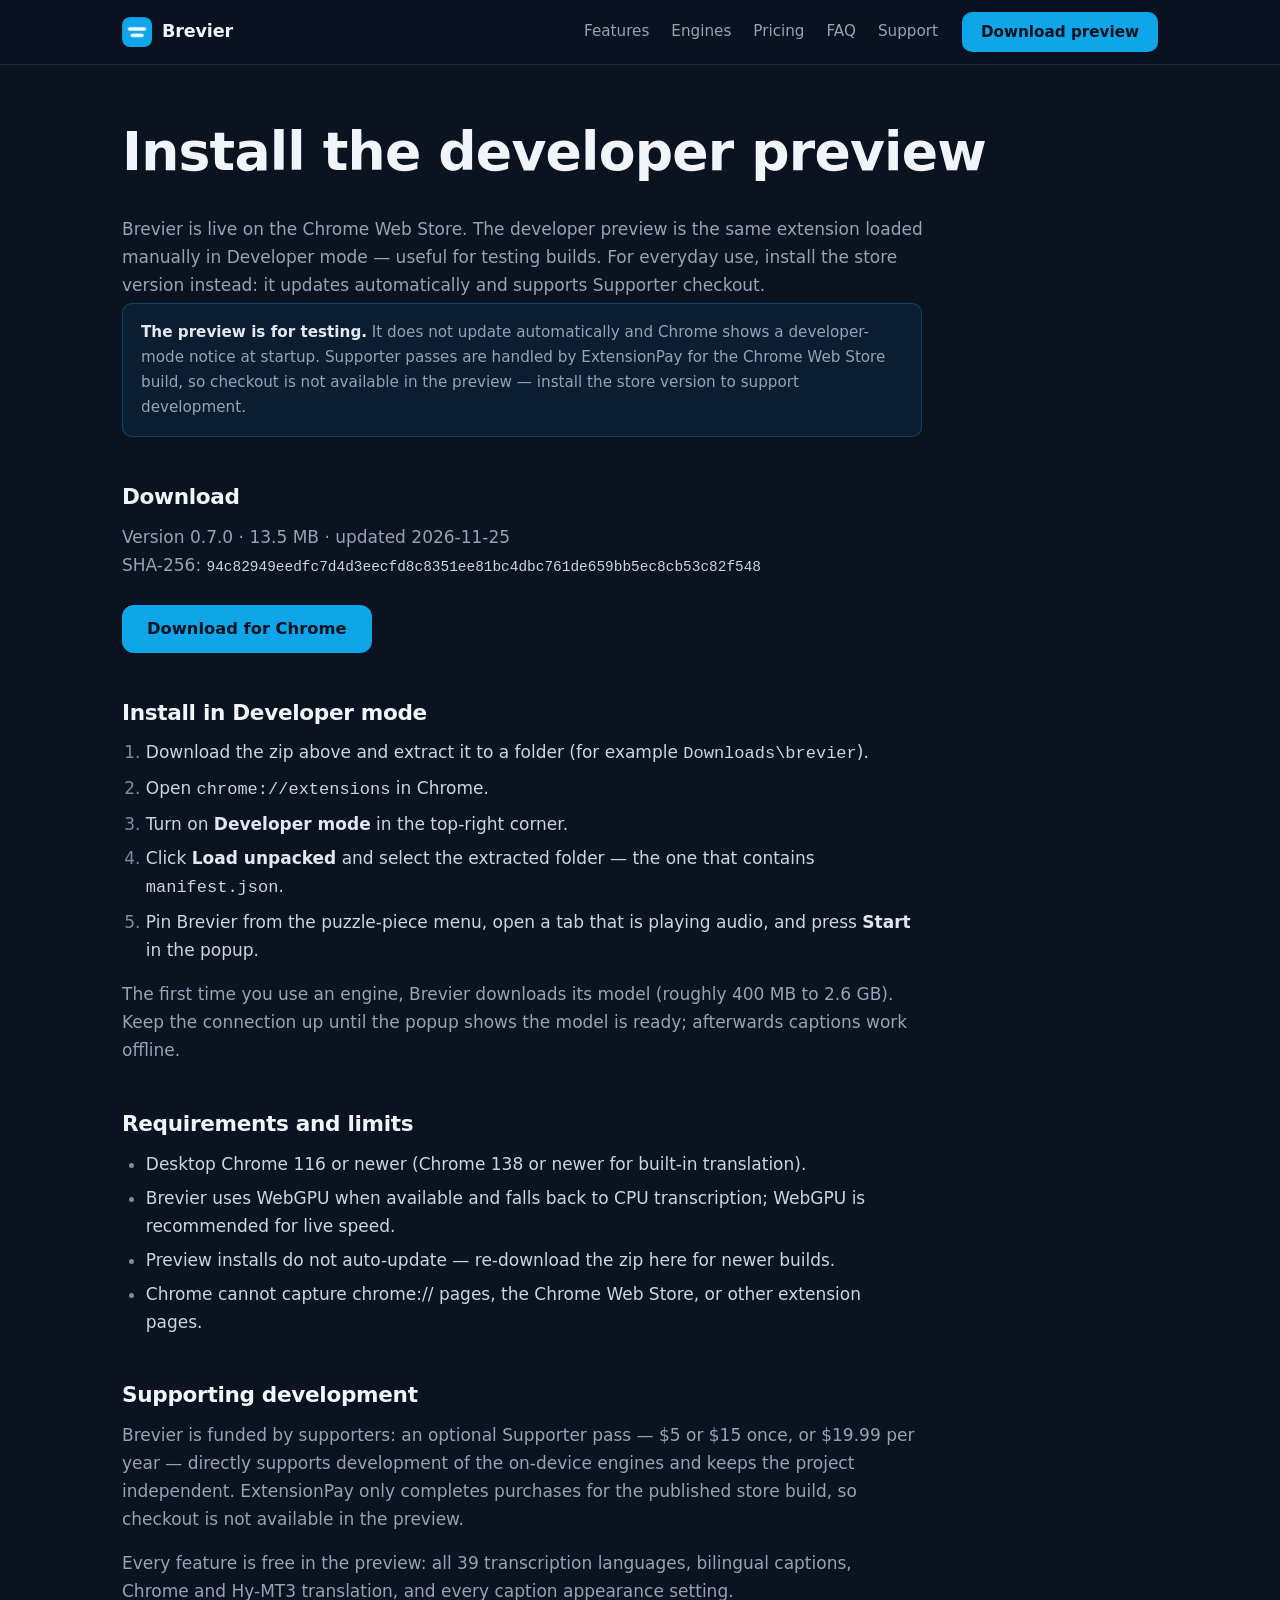
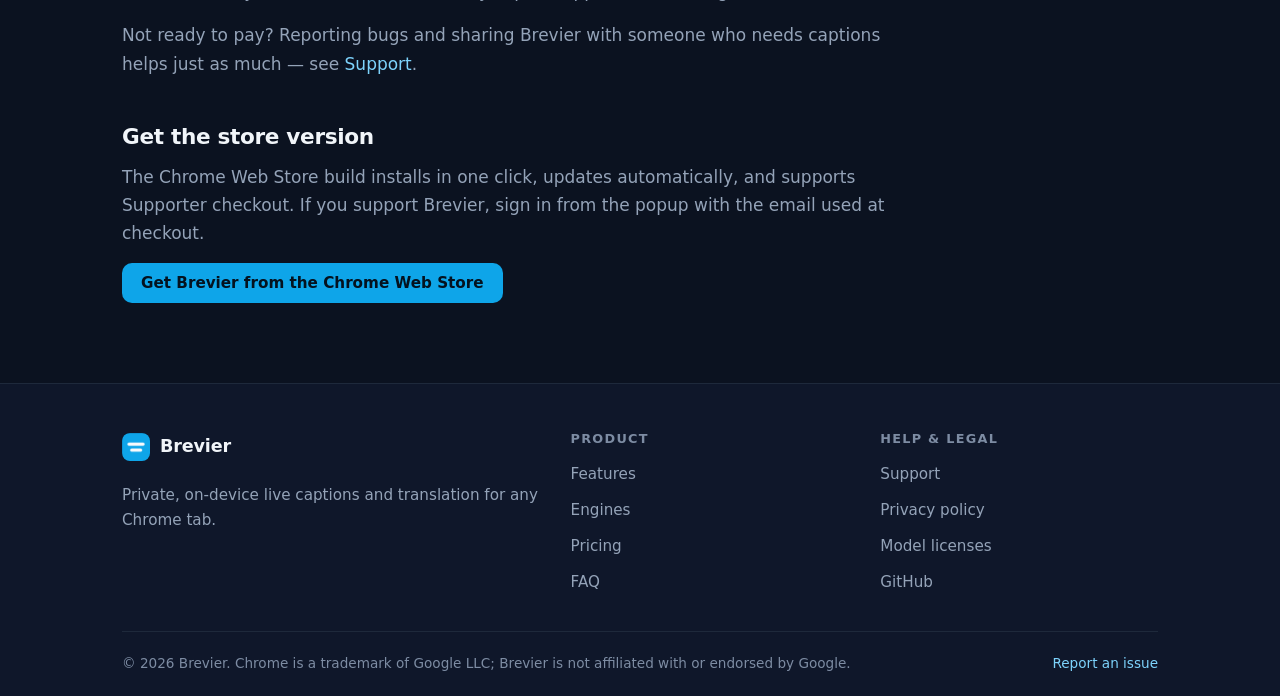
==== commit aaa7ace5: "Publish site from brevier@a23cb7c" ====
--- a/install-dev.html
+++ b/install-dev.html
@@ -31,7 +31,7 @@
           <a href="index.html#faq">FAQ</a>
           <a href="support.html">Support</a>
         </nav>
-        <a class="btn btn-primary header-cta" href="downloads/brevier-preview.zip?v=0.6.1" download>Download preview</a>
+        <a class="btn btn-primary header-cta" href="downloads/brevier-preview.zip?v=0.7.0" download>Download preview</a>
       </div>
     </header>
 
@@ -58,12 +58,12 @@
 
           <h2>Download</h2>
           <p class="download-meta">
-            Version <span data-preview="version">0.6.1</span> · <span data-preview="size">13.5 MB</span> · updated
-            <span data-preview="date">2026-11-22</span><br />
-            SHA-256: <code data-preview="sha">1870293f30cd9f834ebea4fa02fad62a7eeb6b3a0e1608ffed15721e1125243e</code>
+            Version <span data-preview="version">0.7.0</span> · <span data-preview="size">13.5 MB</span> · updated
+            <span data-preview="date">2026-11-25</span><br />
+            SHA-256: <code data-preview="sha">94c82949eedfc7d4d3eecfd8c8351ee81bc4dbc761de659bb5ec8cb53c82f548</code>
           </p>
           <div class="cta-row">
-            <a class="btn btn-primary btn-lg" href="downloads/brevier-preview.zip?v=0.6.1" download>Download for Chrome</a>
+            <a class="btn btn-primary btn-lg" href="downloads/brevier-preview.zip?v=0.7.0" download>Download for Chrome</a>
           </div>
 
           <h2>Install in Developer mode</h2>
@@ -102,7 +102,7 @@
           </p>
           <p>
             Every feature is free in the preview: all 39 transcription languages, bilingual captions, Chrome and
-            Hy-MT2 translation, and every caption appearance setting.
+            Hy-MT3 translation, and every caption appearance setting.
           </p>
           <p>
             Not ready to pay? Reporting bugs and sharing Brevier with someone who needs captions helps just as
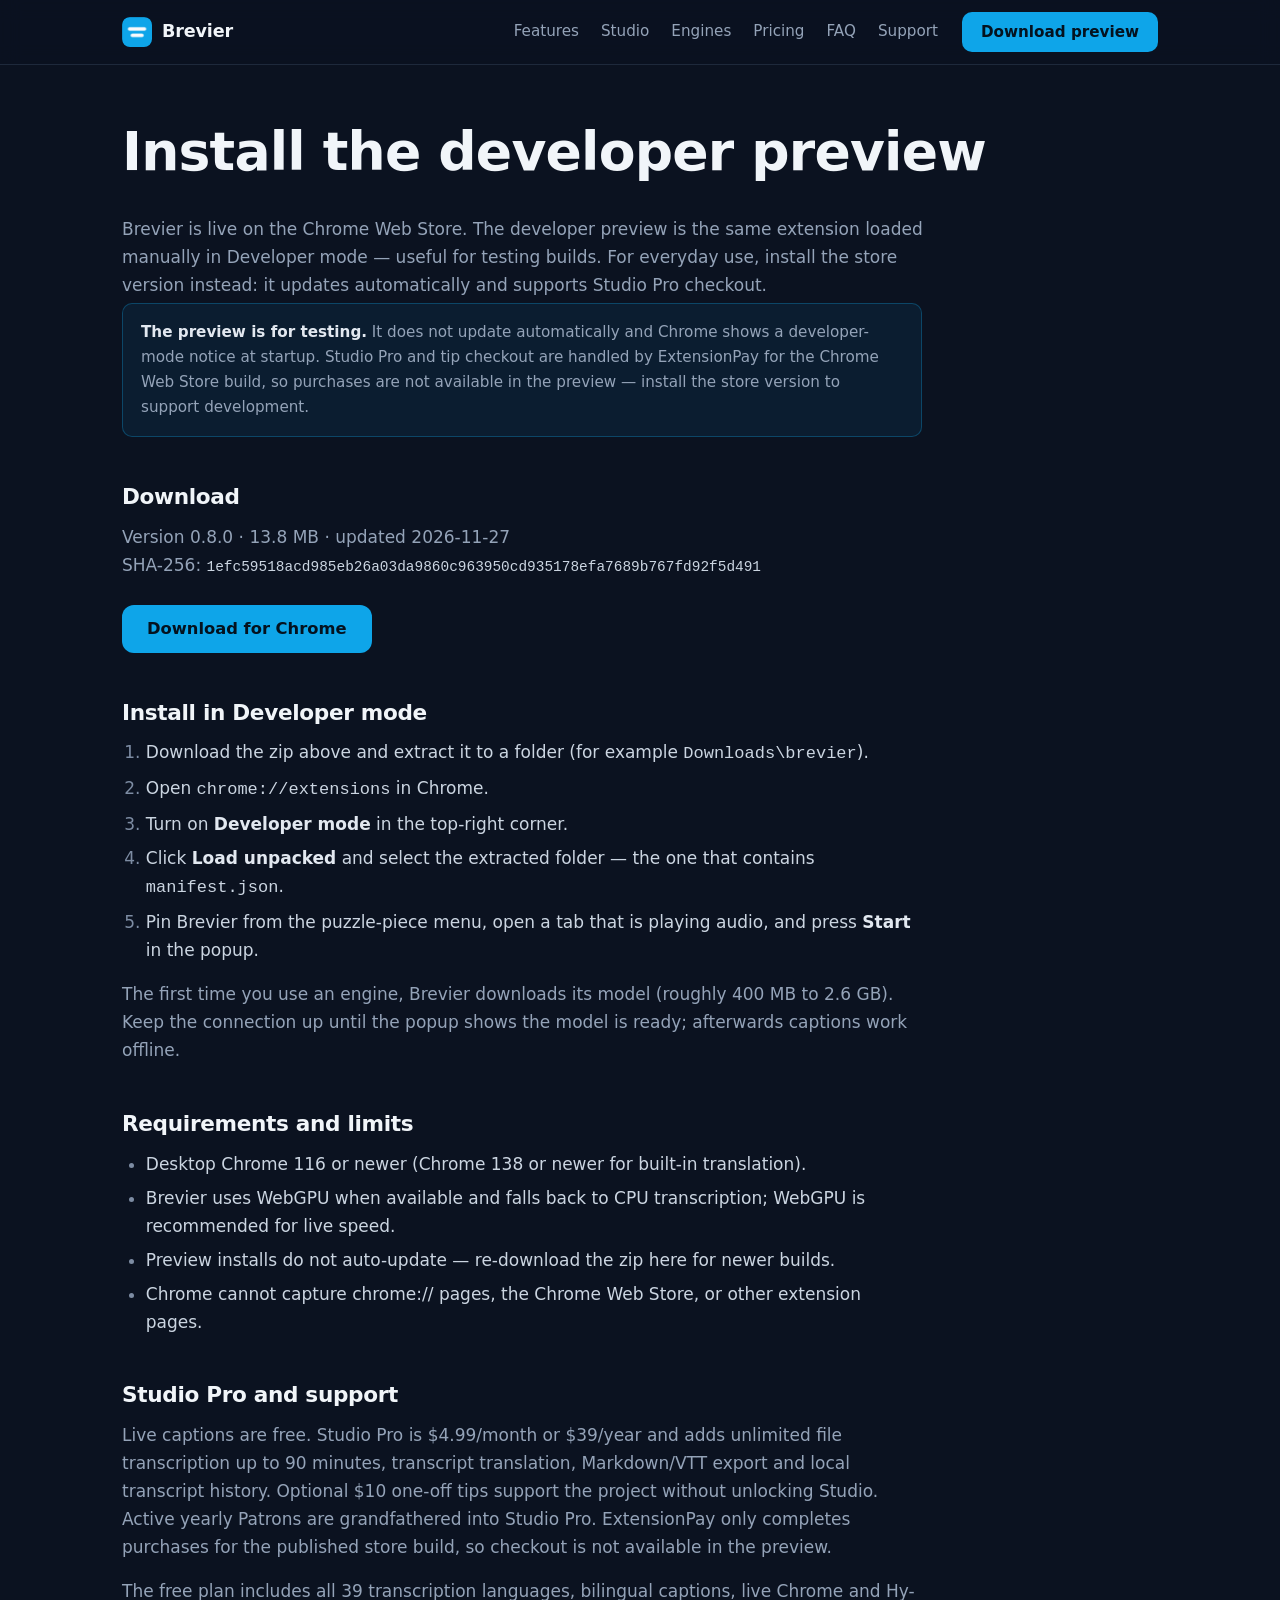
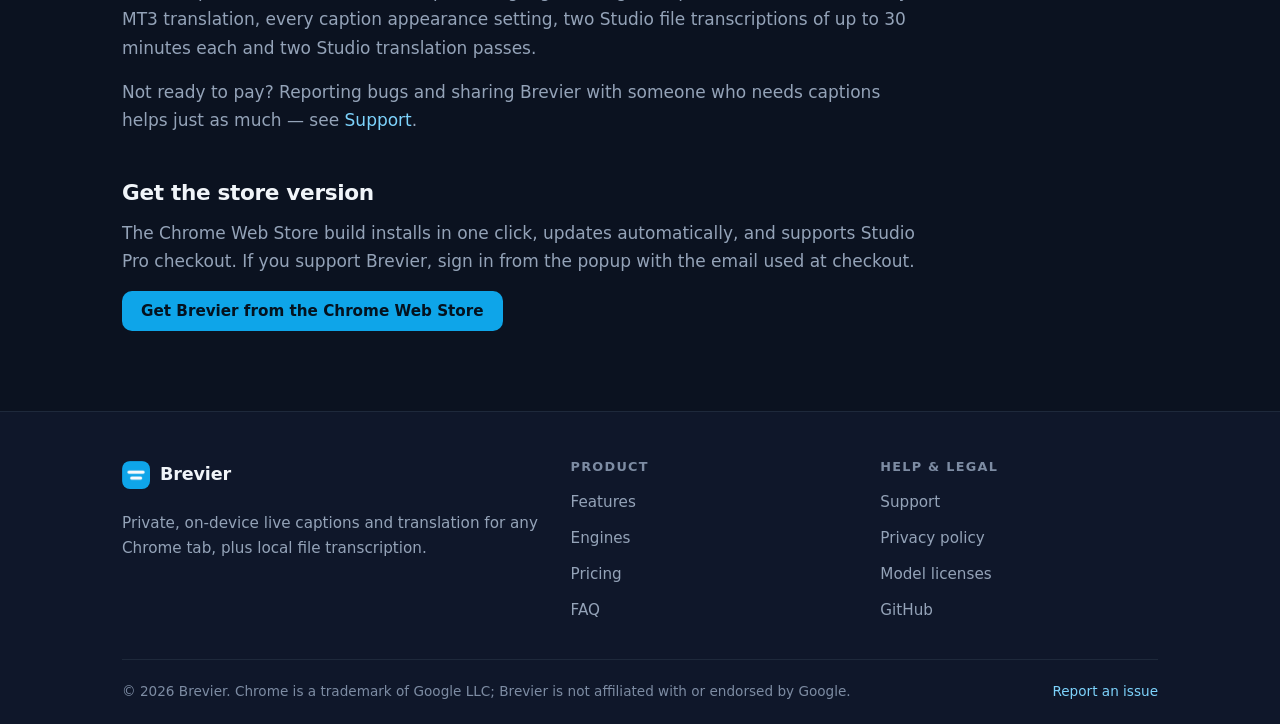
==== commit 44378654: "Publish site from brevier@90cbce6" ====
--- a/install-dev.html
+++ b/install-dev.html
@@ -6,7 +6,7 @@
     <title>Install the developer preview — Brevier</title>
     <meta
       name="description"
-      content="Install the Brevier developer preview for testing. For everyday use, install the Chrome Web Store build: it updates automatically and supports Supporter checkout."
+      content="Install the Brevier developer preview for testing. For everyday use, install the Chrome Web Store build: it updates automatically and supports Studio Pro checkout."
     />
     <meta name="theme-color" content="#0b1220" />
     <meta name="robots" content="noindex, follow" />
@@ -26,12 +26,13 @@
         </a>
         <nav class="site-nav" aria-label="Main navigation">
           <a href="index.html#features">Features</a>
+          <a href="index.html#studio">Studio</a>
           <a href="index.html#engines">Engines</a>
           <a href="index.html#pricing">Pricing</a>
           <a href="index.html#faq">FAQ</a>
           <a href="support.html">Support</a>
         </nav>
-        <a class="btn btn-primary header-cta" href="downloads/brevier-preview.zip?v=0.7.0" download>Download preview</a>
+        <a class="btn btn-primary header-cta" href="downloads/brevier-preview.zip?v=0.8.0" download>Download preview</a>
       </div>
     </header>
 
@@ -42,7 +43,7 @@
           <p class="section-lead">
             Brevier is live on the Chrome Web Store. The developer preview is the same extension loaded manually
             in Developer mode — useful for testing builds. For everyday use, install the store version instead:
-            it updates automatically and supports Supporter checkout.
+            it updates automatically and supports Studio Pro checkout.
           </p>
         </div>
 
@@ -50,20 +51,20 @@
           <div class="notice">
             <p>
               <strong>The preview is for testing.</strong> It does not update automatically and Chrome shows a
-              developer-mode notice at startup. Supporter passes are handled by ExtensionPay for the Chrome Web
-              Store build, so checkout is not available in the preview — install the store version to support
-              development.
+              developer-mode notice at startup. Studio Pro and tip checkout are handled by ExtensionPay for the
+              Chrome Web Store build, so purchases are not available in the preview — install the store version to
+              support development.
             </p>
           </div>
 
           <h2>Download</h2>
           <p class="download-meta">
-            Version <span data-preview="version">0.7.0</span> · <span data-preview="size">13.5 MB</span> · updated
-            <span data-preview="date">2026-11-25</span><br />
-            SHA-256: <code data-preview="sha">94c82949eedfc7d4d3eecfd8c8351ee81bc4dbc761de659bb5ec8cb53c82f548</code>
+            Version <span data-preview="version">0.8.0</span> · <span data-preview="size">13.8 MB</span> · updated
+            <span data-preview="date">2026-11-27</span><br />
+            SHA-256: <code data-preview="sha">1efc59518acd985eb26a03da9860c963950cd935178efa7689b767fd92f5d491</code>
           </p>
           <div class="cta-row">
-            <a class="btn btn-primary btn-lg" href="downloads/brevier-preview.zip?v=0.7.0" download>Download for Chrome</a>
+            <a class="btn btn-primary btn-lg" href="downloads/brevier-preview.zip?v=0.8.0" download>Download for Chrome</a>
           </div>
 
           <h2>Install in Developer mode</h2>
@@ -93,16 +94,19 @@
             <li>Chrome cannot capture chrome:// pages, the Chrome Web Store, or other extension pages.</li>
           </ul>
 
-          <h2 id="pro">Supporting development</h2>
+          <h2 id="pro">Studio Pro and support</h2>
           <p>
-            Brevier is funded by supporters: an optional Supporter pass — $5 or $15 once, or $19.99 per year —
-            directly supports development of the on-device engines and keeps the project independent.
+            Live captions are free. Studio Pro is $4.99/month or $39/year and adds unlimited file transcription up to
+            90 minutes, transcript translation, Markdown/VTT export and local transcript history. Optional
+            $10 one-off tips support the project without unlocking Studio. Active yearly Patrons are grandfathered
+            into Studio Pro.
             ExtensionPay only completes purchases for the published store build, so checkout is not available in
             the preview.
           </p>
           <p>
-            Every feature is free in the preview: all 39 transcription languages, bilingual captions, Chrome and
-            Hy-MT3 translation, and every caption appearance setting.
+            The free plan includes all 39 transcription languages, bilingual captions, live Chrome and Hy-MT3
+            translation, every caption appearance setting, two Studio file transcriptions of up to 30
+            minutes each and two Studio translation passes.
           </p>
           <p>
             Not ready to pay? Reporting bugs and sharing Brevier with someone who needs captions helps just as
@@ -111,7 +115,7 @@
 
           <h2>Get the store version</h2>
           <p>
-            The Chrome Web Store build installs in one click, updates automatically, and supports Supporter
+            The Chrome Web Store build installs in one click, updates automatically, and supports Studio Pro
             checkout. If you support Brevier, sign in from the popup with the email used at checkout.
           </p>
           <p data-store-only hidden>
@@ -131,7 +135,7 @@
               <img src="assets/icon128.png" alt="" width="28" height="28" />
               Brevier
             </a>
-            <p>Private, on-device live captions and translation for any Chrome tab.</p>
+            <p>Private, on-device live captions and translation for any Chrome tab, plus local file transcription.</p>
           </div>
           <nav aria-label="Product links">
             <h2 class="footer-heading">Product</h2>
